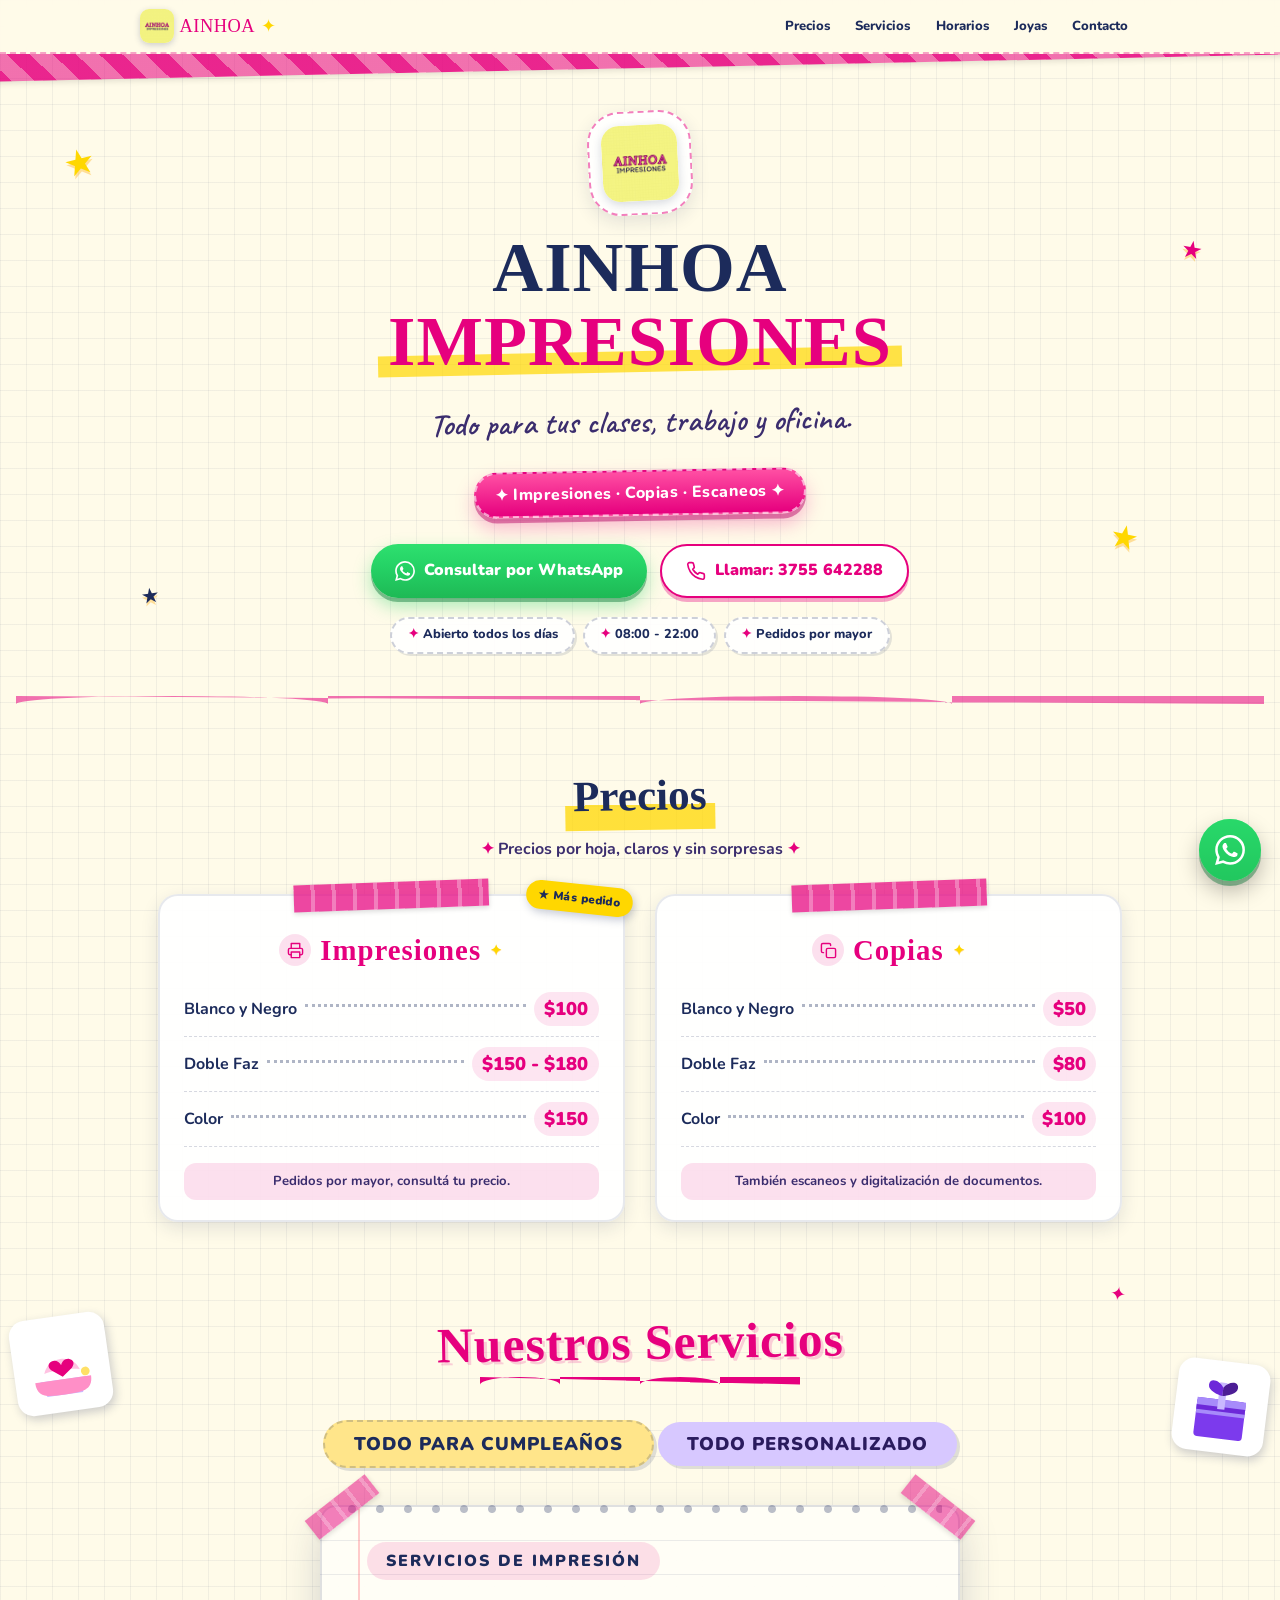
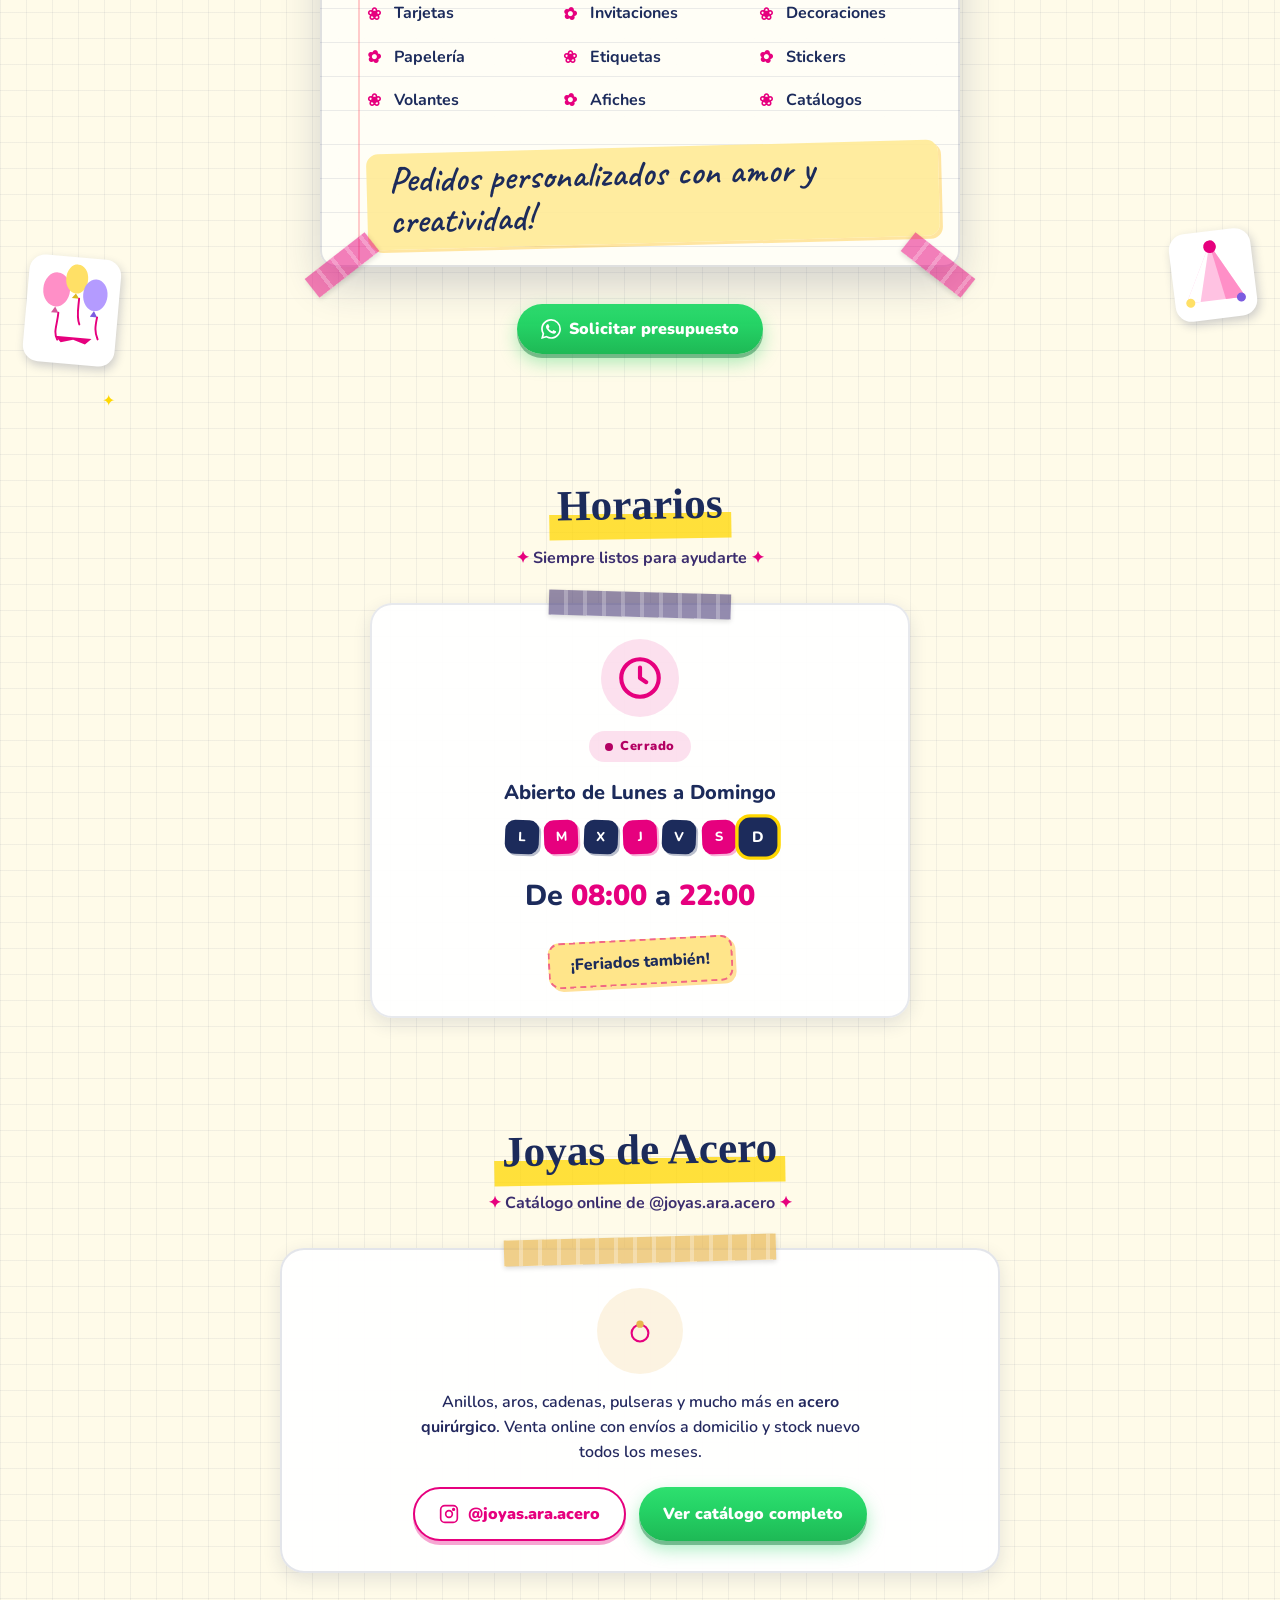
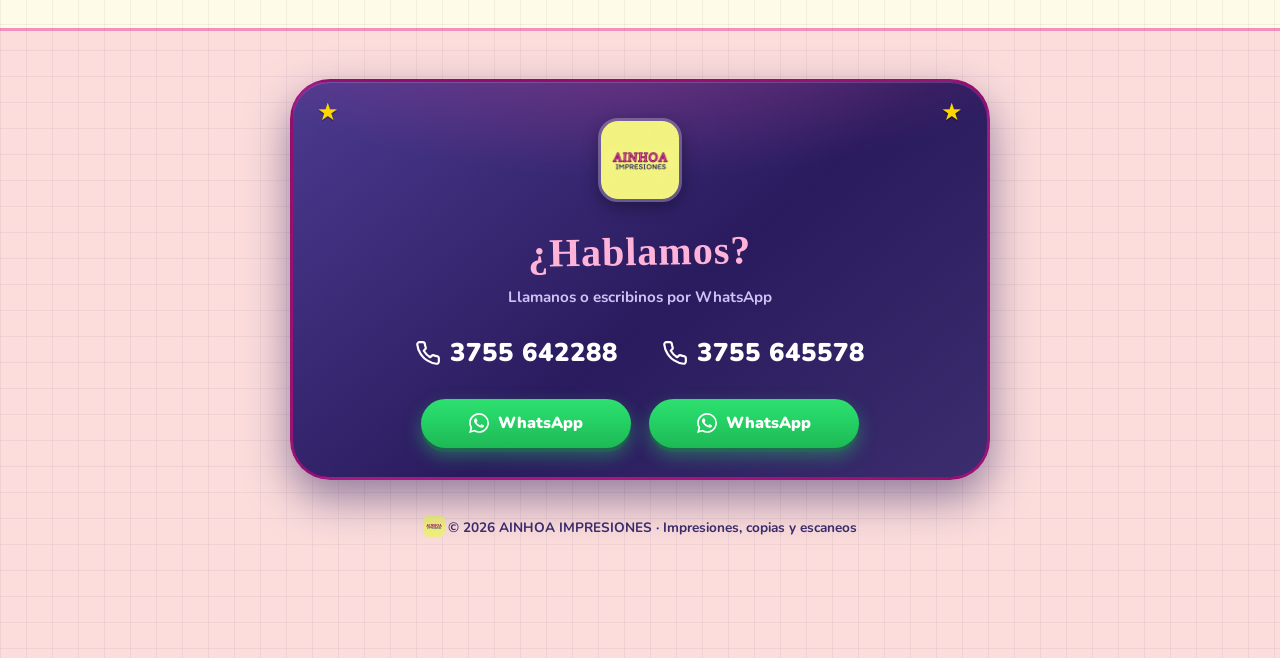
==== index.html @ 1ca74245 "Sitio web: Ainhoa Impresiones + catalogo Joyas Ara (acero quirurgico)" ====
<!DOCTYPE html>
<html lang="es">
<head>
  <meta charset="UTF-8">
  <meta name="viewport" content="width=device-width, initial-scale=1.0">
  <meta name="description" content="AINHOA IMPRESIONES - Impresiones, copias y escaneos. Todo para tus clases, trabajo y oficina. Abierto de lunes a domingo, de 08:00 a 22:00.">
  <meta name="theme-color" content="#e6007e">
  <title>AINHOA IMPRESIONES · Impresiones, Copias y Escaneos</title>
  <link rel="icon" type="image/jpeg" href="assets/img/logo.jpg">
  <meta property="og:type" content="website">
  <meta property="og:title" content="AINHOA IMPRESIONES · Impresiones, Copias y Escaneos">
  <meta property="og:description" content="Impresiones, copias y escaneos. Todo para tus clases, trabajo y oficina. Abierto de lunes a domingo.">
  <meta property="og:image" content="assets/img/logo.jpg">
  <link rel="preconnect" href="https://fonts.googleapis.com">
  <link rel="preconnect" href="https://fonts.gstatic.com" crossorigin>
  <link href="https://fonts.googleapis.com/css2?family=Permanent+Marker&family=Nunito:wght@400;600;700;800;900&family=Caveat:wght@600;700&display=swap" rel="stylesheet">
  <link rel="stylesheet" href="assets/css/base.css">
  <link rel="stylesheet" href="assets/css/main.css">
</head>
<body>

  <div class="progress" id="progress" aria-hidden="true"></div>

  <nav class="topnav" aria-label="Navegación">
    <div class="topnav-inner">
      <a class="brand" href="#inicio">
        <img class="brand-logo" src="assets/img/logo.jpg" alt="AINHOA IMPRESIONES" width="34" height="34">
        AINHOA <span class="brand-star" aria-hidden="true">✦</span>
      </a>
      <div class="nav-links">
        <a href="#precios">Precios</a>
        <a href="#servicios">Servicios</a>
        <a href="#horarios">Horarios</a>
        <a href="#joyas">Joyas</a>
        <a href="#contacto">Contacto</a>
      </div>
    </div>
  </nav>

  <header class="hero" id="inicio">
    <span class="star star-1">★</span>
    <span class="star star-2">★</span>
    <span class="star star-3">★</span>
    <span class="star star-4">★</span>

    <div class="hero-icon-wrap">
      <img class="hero-logo" src="assets/img/logo.jpg" alt="AINHOA IMPRESIONES">
    </div>

    <h1 class="marker">AINHOA<br><span class="mark">Impresiones</span></h1>

    <p class="slogan">Todo para tus clases, trabajo y oficina.</p>

    <span class="badge">✦ Impresiones · Copias · Escaneos ✦</span>

    <div class="hero-cta">
      <a class="btn-cta btn-wa-cta" href="https://wa.me/543755642288?text=%C2%A1Hola%20AINHOA%20IMPRESIONES!%20Vengo%20de%20la%20web%20y%20quiero%20consultar." target="_blank" rel="noopener">
        <svg viewBox="0 0 24 24" width="20" height="20" fill="currentColor" aria-hidden="true"><path d="M17.472 14.382c-.297-.149-1.758-.867-2.03-.967-.273-.099-.471-.148-.67.15-.197.297-.767.966-.94 1.164-.173.199-.347.223-.644.075-.297-.15-1.255-.463-2.39-1.475-.883-.788-1.48-1.761-1.653-2.059-.173-.297-.018-.458.13-.606.134-.133.298-.347.446-.52.149-.174.198-.298.298-.497.099-.198.05-.371-.025-.52-.075-.149-.669-1.612-.916-2.207-.242-.579-.487-.5-.669-.51-.173-.008-.371-.01-.57-.01-.198 0-.52.074-.792.372-.272.297-1.04 1.016-1.04 2.479 0 1.462 1.065 2.875 1.213 3.074.149.198 2.096 3.2 5.077 4.487.709.306 1.262.489 1.694.625.712.227 1.36.195 1.871.118.571-.085 1.758-.719 2.006-1.413.248-.694.248-1.289.173-1.413-.074-.124-.272-.198-.57-.347m-5.421 7.403h-.004a9.87 9.87 0 01-5.031-1.378l-.361-.214-3.741.982.998-3.648-.235-.374a9.86 9.86 0 01-1.51-5.26c.001-5.45 4.436-9.884 9.888-9.884 2.64 0 5.122 1.03 6.988 2.898a9.825 9.825 0 012.893 6.994c-.003 5.45-4.437 9.884-9.885 9.884m8.413-18.297A11.815 11.815 0 0012.05 0C5.495 0 .16 5.335.157 11.892c0 2.096.547 4.142 1.588 5.945L.057 24l6.305-1.654a11.882 11.882 0 005.683 1.448h.005c6.554 0 11.89-5.335 11.893-11.893a11.821 11.821 0 00-3.48-8.413z"/></svg>
        Consultar por WhatsApp
      </a>
      <a class="btn-cta btn-tel-cta" href="tel:+543755642288">
        <svg viewBox="0 0 24 24" width="20" height="20" fill="none" stroke="currentColor" stroke-width="2" stroke-linecap="round" stroke-linejoin="round" aria-hidden="true"><path d="M22 16.92v3a2 2 0 0 1-2.18 2 19.79 19.79 0 0 1-8.63-3.07 19.5 19.5 0 0 1-6-6 19.79 19.79 0 0 1-3.07-8.67A2 2 0 0 1 4.11 2h3a2 2 0 0 1 2 1.72c.127.96.361 1.903.7 2.81a2 2 0 0 1-.45 2.11L8.09 9.91a16 16 0 0 0 6 6l1.27-1.27a2 2 0 0 1 2.11-.45c.907.339 1.85.573 2.81.7A2 2 0 0 1 22 16.92z"/></svg>
        Llamar: 3755 642288
      </a>
    </div>

    <div class="hero-chips">
      <span class="chip">Abierto todos los días</span>
      <span class="chip">08:00 - 22:00</span>
      <span class="chip">Pedidos por mayor</span>
    </div>

    <svg class="hero-scallop" viewBox="0 0 56 14" preserveAspectRatio="none" aria-hidden="true">
      <path d="M0 0 L0 7 A7 7 0 0 1 14 7 L14 0 A7 7 0 0 1 28 0 L28 7 A7 7 0 0 1 42 7 L42 0 A7 7 0 0 1 56 0 L56 7" fill="#e6007e"/>
    </svg>
  </header>

  <main>

    <section id="precios">
      <div class="container">
        <div class="section-head reveal">
          <h2 class="section-title">Precios</h2>
          <p class="section-sub">Precios por hoja, claros y sin sorpresas</p>
        </div>

        <div class="price-grid">

          <article class="category-card reveal" style="--d: 0.1s">
            <span class="ribbon" aria-hidden="true">★ Más pedido</span>
            <h3 class="category-title">
              <span class="cat-icon" aria-hidden="true">
                <svg viewBox="0 0 24 24" fill="none" stroke="currentColor" stroke-width="2" stroke-linecap="round" stroke-linejoin="round"><polyline points="6 9 6 2 18 2 18 9"/><path d="M6 18H4a2 2 0 0 1-2-2v-5a2 2 0 0 1 2-2h16a2 2 0 0 1 2 2v5a2 2 0 0 1-2 2h-2"/><rect x="6" y="14" width="12" height="8"/></svg>
              </span>
              Impresiones
            </h3>
            <div class="price-row">
              <span class="price-name">Blanco y Negro</span>
              <span class="price-dots"></span>
              <span class="price-value">$100</span>
            </div>
            <div class="price-row">
              <span class="price-name">Doble Faz</span>
              <span class="price-dots"></span>
              <span class="price-value">$150 - $180</span>
            </div>
            <div class="price-row">
              <span class="price-name">Color</span>
              <span class="price-dots"></span>
              <span class="price-value">$150</span>
            </div>
            <p class="card-footnote">Pedidos por mayor, consultá tu precio.</p>
          </article>

          <article class="category-card reveal" style="--d: 0.25s">
            <h3 class="category-title">
              <span class="cat-icon" aria-hidden="true">
                <svg viewBox="0 0 24 24" fill="none" stroke="currentColor" stroke-width="2" stroke-linecap="round" stroke-linejoin="round"><rect x="9" y="9" width="13" height="13" rx="2"/><path d="M5 15H4a2 2 0 0 1-2-2V4a2 2 0 0 1 2-2h9a2 2 0 0 1 2 2v1"/></svg>
              </span>
              Copias
            </h3>
            <div class="price-row">
              <span class="price-name">Blanco y Negro</span>
              <span class="price-dots"></span>
              <span class="price-value">$50</span>
            </div>
            <div class="price-row">
              <span class="price-name">Doble Faz</span>
              <span class="price-dots"></span>
              <span class="price-value">$80</span>
            </div>
            <div class="price-row">
              <span class="price-name">Color</span>
              <span class="price-dots"></span>
              <span class="price-value">$100</span>
            </div>
            <p class="card-footnote">También escaneos y digitalización de documentos.</p>
          </article>

        </div>
      </div>
    </section>

    <section id="servicios">
      <div class="container">

        <span class="sparkle sparkle-s1" aria-hidden="true">✦</span>
        <span class="sparkle sparkle-s2" aria-hidden="true">✦</span>

        <div class="scallop-wrap reveal">
          <h2 class="scallop-title">Nuestros Servicios</h2>
          <svg class="scallop-band" viewBox="0 0 56 14" preserveAspectRatio="none" aria-hidden="true">
            <path d="M0 0 L0 7 A7 7 0 0 1 14 7 L14 0 A7 7 0 0 1 28 0 L28 7 A7 7 0 0 1 42 7 L42 0 A7 7 0 0 1 56 0 L56 7" fill="#e6007e"/>
          </svg>
        </div>

        <div class="promo-bars reveal" style="--d: 0.1s">
          <span class="promo-bar promo-yellow">TODO PARA CUMPLEAÑOS</span>
          <span class="promo-bar promo-purple">TODO PERSONALIZADO</span>
        </div>

        <div class="memo-pad reveal" style="--d: 0.2s">
          <span class="tape tape-tl"></span>
          <span class="tape tape-tr"></span>
          <span class="tape tape-bl"></span>
          <span class="tape tape-br"></span>
          <span class="binding" aria-hidden="true"></span>

          <p class="memo-header">Servicios de Impresión</p>

          <ul class="service-list">
            <li>Tarjetas</li>
            <li>Invitaciones</li>
            <li>Decoraciones</li>
            <li>Papelería</li>
            <li>Etiquetas</li>
            <li>Stickers</li>
            <li>Volantes</li>
            <li>Afiches</li>
            <li>Catálogos</li>
          </ul>

          <span class="quote">Pedidos personalizados con amor y creatividad!</span>
        </div>

        <p class="services-cta reveal" style="--d: 0.3s">
          <a class="btn-cta btn-wa-cta" href="https://wa.me/543755642288?text=%C2%A1Hola%20AINHOA%20IMPRESIONES!%20Quiero%20solicitar%20un%20presupuesto%20personalizado." target="_blank" rel="noopener">
            <svg viewBox="0 0 24 24" width="20" height="20" fill="currentColor" aria-hidden="true"><path d="M17.472 14.382c-.297-.149-1.758-.867-2.03-.967-.273-.099-.471-.148-.67.15-.197.297-.767.966-.94 1.164-.173.199-.347.223-.644.075-.297-.15-1.255-.463-2.39-1.475-.883-.788-1.48-1.761-1.653-2.059-.173-.297-.018-.458.13-.606.134-.133.298-.347.446-.52.149-.174.198-.298.298-.497.099-.198.05-.371-.025-.52-.075-.149-.669-1.612-.916-2.207-.242-.579-.487-.5-.669-.51-.173-.008-.371-.01-.57-.01-.198 0-.52.074-.792.372-.272.297-1.04 1.016-1.04 2.479 0 1.462 1.065 2.875 1.213 3.074.149.198 2.096 3.2 5.077 4.487.709.306 1.262.489 1.694.625.712.227 1.36.195 1.871.118.571-.085 1.758-.719 2.006-1.413.248-.694.248-1.289.173-1.413-.074-.124-.272-.198-.57-.347m-5.421 7.403h-.004a9.87 9.87 0 01-5.031-1.378l-.361-.214-3.741.982.998-3.648-.235-.374a9.86 9.86 0 01-1.51-5.26c.001-5.45 4.436-9.884 9.888-9.884 2.64 0 5.122 1.03 6.988 2.898a9.825 9.825 0 012.893 6.994c-.003 5.45-4.437 9.884-9.885 9.884m8.413-18.297A11.815 11.815 0 0012.05 0C5.495 0 .16 5.335.157 11.892c0 2.096.547 4.142 1.588 5.945L.057 24l6.305-1.654a11.882 11.882 0 005.683 1.448h.005c6.554 0 11.89-5.335 11.893-11.893a11.821 11.821 0 00-3.48-8.413z"/></svg>
            Solicitar presupuesto
          </a>
        </p>

        <span class="doodle doodle-cupcake" aria-hidden="true">
          <svg viewBox="0 0 64 64">
            <path d="M14 44h36l-4 12H18z" fill="#c9b8ff"/>
            <path d="M10 44h44c0 12-9 12-22 12S10 56 10 44z" fill="#ff8fc7"/>
            <path d="M32 28c-7 0-12 4-14 10 8-2 20-2 28 0-2-6-7-10-14-10z" fill="#ffc2e2"/>
            <path d="M32 33c-1-3-4-5-7-4-3 1-4 4-1 7l8 6 8-6c3-3 2-6-1-7-3-1-6 1-7 4z" fill="#e6007e"/>
            <circle cx="50" cy="40" r="3.4" fill="#ffe066"/>
          </svg>
        </span>

        <span class="doodle doodle-gift" aria-hidden="true">
          <svg viewBox="0 0 64 64">
            <rect x="12" y="26" width="40" height="32" rx="3" fill="#7c3aed"/>
            <rect x="12" y="26" width="40" height="13" fill="#a78bfa"/>
            <path d="M12 32h40v4H12z" fill="#6d28d9"/>
            <path d="M29 12h6v22h-6z" fill="#c9b8ff"/>
            <path d="M32 16c-4-6-12-7-12-1 0 5 8 7 12 8z" fill="#6d28d9"/>
            <path d="M32 16c4-6 12-7 12-1 0 5-8 7-12 8z" fill="#4c1d95"/>
          </svg>
        </span>

        <span class="doodle doodle-balloons" aria-hidden="true">
          <svg viewBox="0 0 64 76">
            <ellipse cx="18" cy="22" rx="11" ry="14" fill="#ff8fc7"/>
            <path d="M18 36l3 5h-6z" fill="#d6579b"/>
            <ellipse cx="34" cy="12" rx="9" ry="12" fill="#ffe066"/>
            <path d="M34 24l3 4h-6z" fill="#d9b61e"/>
            <ellipse cx="50" cy="24" rx="10" ry="13" fill="#b49bff"/>
            <path d="M50 37l3 5h-6z" fill="#7c5ce0"/>
            <path d="M21 41c0 10-3 16 1 22" stroke="#e6007e" stroke-width="1.6" fill="none" stroke-linecap="round"/>
            <path d="M37 28c0 9-1 15 2 21" stroke="#e6007e" stroke-width="1.6" fill="none" stroke-linecap="round"/>
            <path d="M53 42c-1 8-1 12 2 18" stroke="#e6007e" stroke-width="1.6" fill="none" stroke-linecap="round"/>
            <path d="M20 60h30l-5 5-10-3-10 3z" fill="#e6007e"/>
          </svg>
        </span>

        <span class="doodle doodle-hat" aria-hidden="true">
          <svg viewBox="0 0 48 52">
            <path d="M24 4l21 40H3z" fill="#ffc2e2"/>
            <path d="M24 4l21 40H31z" fill="#ff8fc7"/>
            <path d="M24 4L13 44H3z" fill="#fff"/>
            <circle cx="24" cy="6" r="4.5" fill="#e6007e"/>
            <circle cx="6" cy="44" r="3.2" fill="#ffe066"/>
            <circle cx="42" cy="44" r="3.2" fill="#7c5ce0"/>
          </svg>
        </span>

      </div>
    </section>

    <section id="horarios">
      <div class="container">
        <div class="section-head reveal">
          <h2 class="section-title">Horarios</h2>
          <p class="section-sub">Siempre listos para ayudarte</p>
        </div>

        <div class="horarios-card reveal" style="--d: 0.15s">
          <div class="clock-wrap">
            <svg class="clock" viewBox="0 0 24 24" fill="none" stroke="#e6007e" stroke-width="2" stroke-linecap="round" stroke-linejoin="round" aria-hidden="true">
              <circle cx="12" cy="12" r="9"/>
              <path d="M12 7v5l3 2"/>
            </svg>
          </div>

          <span class="status-chip" id="status-chip">Abierto ahora</span>

          <p class="open-days">Abierto de Lunes a Domingo</p>

          <div class="day-pills" aria-label="Lunes a domingo">
            <span>L</span><span>M</span><span>X</span><span>J</span><span>V</span><span>S</span><span>D</span>
          </div>

          <p class="hours">De <strong>08:00</strong> a <strong>22:00</strong></p>

          <span class="sticker">¡Feriados también!</span>
        </div>
      </div>
    </section>

    <section id="joyas">
      <div class="container">
        <div class="section-head reveal">
          <h2 class="section-title">Joyas de Acero</h2>
          <p class="section-sub">Catálogo online de @joyas.ara.acero</p>
        </div>

        <div class="joya-card reveal" style="--d: 0.15s">
          <span class="joya-ring" aria-hidden="true">
            <svg viewBox="0 0 80 80" fill="none" stroke="#e6007e" stroke-width="4" stroke-linecap="round">
              <circle cx="40" cy="44" r="16"/>
              <circle cx="40" cy="27" r="7" fill="#e8b54d" stroke="none"/>
            </svg>
          </span>
          <p class="joya-text">Anillos, aros, cadenas, pulseras y mucho más en <strong>acero quirúrgico</strong>. Venta online con envíos a domicilio y stock nuevo todos los meses.</p>
          <div class="joya-links">
            <a class="btn-cta btn-tel-cta" href="https://www.instagram.com/joyas.ara.acero" target="_blank" rel="noopener">
              <svg viewBox="0 0 24 24" width="20" height="20" fill="none" stroke="currentColor" stroke-width="2" stroke-linecap="round" stroke-linejoin="round" aria-hidden="true"><rect x="2" y="2" width="20" height="20" rx="5"/><circle cx="12" cy="12" r="4"/><circle cx="17.5" cy="6.5" r="1"/></svg>
              @joyas.ara.acero
            </a>
            <a class="btn-cta btn-wa-cta" href="catalogo.html">Ver catálogo completo</a>
          </div>
        </div>
      </div>
    </section>

  </main>

  <footer class="contacto" id="contacto">
    <div class="container">

      <div class="contact-capsule reveal">
        <span class="capsule-star capsule-star-left" aria-hidden="true">★</span>
        <span class="capsule-star capsule-star-right" aria-hidden="true">★</span>

        <img class="capsule-logo" src="assets/img/logo.jpg" alt="">
        <h2 class="capsule-title">¿Hablamos?</h2>
        <p class="capsule-sub">Llamanos o escribinos por WhatsApp</p>

        <div class="capsule-phones">
          <a class="capsule-phone" href="tel:+543755642288">
            <svg viewBox="0 0 24 24" width="26" height="26" fill="none" stroke="currentColor" stroke-width="2" stroke-linecap="round" stroke-linejoin="round" aria-hidden="true"><path d="M22 16.92v3a2 2 0 0 1-2.18 2 19.79 19.79 0 0 1-8.63-3.07 19.5 19.5 0 0 1-6-6 19.79 19.79 0 0 1-3.07-8.67A2 2 0 0 1 4.11 2h3a2 2 0 0 1 2 1.72c.127.96.361 1.903.7 2.81a2 2 0 0 1-.45 2.11L8.09 9.91a16 16 0 0 0 6 6l1.27-1.27a2 2 0 0 1 2.11-.45c.907.339 1.85.573 2.81.7A2 2 0 0 1 22 16.92z"/></svg>
            3755 642288
          </a>
          <a class="capsule-phone" href="tel:+543755645578">
            <svg viewBox="0 0 24 24" width="26" height="26" fill="none" stroke="currentColor" stroke-width="2" stroke-linecap="round" stroke-linejoin="round" aria-hidden="true"><path d="M22 16.92v3a2 2 0 0 1-2.18 2 19.79 19.79 0 0 1-8.63-3.07 19.5 19.5 0 0 1-6-6 19.79 19.79 0 0 1-3.07-8.67A2 2 0 0 1 4.11 2h3a2 2 0 0 1 2 1.72c.127.96.361 1.903.7 2.81a2 2 0 0 1-.45 2.11L8.09 9.91a16 16 0 0 0 6 6l1.27-1.27a2 2 0 0 1 2.11-.45c.907.339 1.85.573 2.81.7A2 2 0 0 1 22 16.92z"/></svg>
            3755 645578
          </a>
        </div>

        <div class="capsule-actions">
          <a class="btn-wa" href="https://wa.me/543755642288?text=%C2%A1Hola%20AINHOA%20IMPRESIONES!%20Vengo%20de%20la%20web%20y%20quiero%20consultar." target="_blank" rel="noopener">
            <svg viewBox="0 0 24 24" width="20" height="20" fill="currentColor" aria-hidden="true"><path d="M17.472 14.382c-.297-.149-1.758-.867-2.03-.967-.273-.099-.471-.148-.67.15-.197.297-.767.966-.94 1.164-.173.199-.347.223-.644.075-.297-.15-1.255-.463-2.39-1.475-.883-.788-1.48-1.761-1.653-2.059-.173-.297-.018-.458.13-.606.134-.133.298-.347.446-.52.149-.174.198-.298.298-.497.099-.198.05-.371-.025-.52-.075-.149-.669-1.612-.916-2.207-.242-.579-.487-.5-.669-.51-.173-.008-.371-.01-.57-.01-.198 0-.52.074-.792.372-.272.297-1.04 1.016-1.04 2.479 0 1.462 1.065 2.875 1.213 3.074.149.198 2.096 3.2 5.077 4.487.709.306 1.262.489 1.694.625.712.227 1.36.195 1.871.118.571-.085 1.758-.719 2.006-1.413.248-.694.248-1.289.173-1.413-.074-.124-.272-.198-.57-.347m-5.421 7.403h-.004a9.87 9.87 0 01-5.031-1.378l-.361-.214-3.741.982.998-3.648-.235-.374a9.86 9.86 0 01-1.51-5.26c.001-5.45 4.436-9.884 9.888-9.884 2.64 0 5.122 1.03 6.988 2.898a9.825 9.825 0 012.893 6.994c-.003 5.45-4.437 9.884-9.885 9.884m8.413-18.297A11.815 11.815 0 0012.05 0C5.495 0 .16 5.335.157 11.892c0 2.096.547 4.142 1.588 5.945L.057 24l6.305-1.654a11.882 11.882 0 005.683 1.448h.005c6.554 0 11.89-5.335 11.893-11.893a11.821 11.821 0 00-3.48-8.413z"/></svg>
            WhatsApp
          </a>
          <a class="btn-wa" href="https://wa.me/543755645578?text=%C2%A1Hola%20AINHOA%20IMPRESIONES!%20Vengo%20de%20la%20web%20y%20quiero%20consultar." target="_blank" rel="noopener">
            <svg viewBox="0 0 24 24" width="20" height="20" fill="currentColor" aria-hidden="true"><path d="M17.472 14.382c-.297-.149-1.758-.867-2.03-.967-.273-.099-.471-.148-.67.15-.197.297-.767.966-.94 1.164-.173.199-.347.223-.644.075-.297-.15-1.255-.463-2.39-1.475-.883-.788-1.48-1.761-1.653-2.059-.173-.297-.018-.458.13-.606.134-.133.298-.347.446-.52.149-.174.198-.298.298-.497.099-.198.05-.371-.025-.52-.075-.149-.669-1.612-.916-2.207-.242-.579-.487-.5-.669-.51-.173-.008-.371-.01-.57-.01-.198 0-.52.074-.792.372-.272.297-1.04 1.016-1.04 2.479 0 1.462 1.065 2.875 1.213 3.074.149.198 2.096 3.2 5.077 4.487.709.306 1.262.489 1.694.625.712.227 1.36.195 1.871.118.571-.085 1.758-.719 2.006-1.413.248-.694.248-1.289.173-1.413-.074-.124-.272-.198-.57-.347m-5.421 7.403h-.004a9.87 9.87 0 01-5.031-1.378l-.361-.214-3.741.982.998-3.648-.235-.374a9.86 9.86 0 01-1.51-5.26c.001-5.45 4.436-9.884 9.888-9.884 2.64 0 5.122 1.03 6.988 2.898a9.825 9.825 0 012.893 6.994c-.003 5.45-4.437 9.884-9.885 9.884m8.413-18.297A11.815 11.815 0 0012.05 0C5.495 0 .16 5.335.157 11.892c0 2.096.547 4.142 1.588 5.945L.057 24l6.305-1.654a11.882 11.882 0 005.683 1.448h.005c6.554 0 11.89-5.335 11.893-11.893a11.821 11.821 0 00-3.48-8.413z"/></svg>
            WhatsApp
          </a>
        </div>
      </div>

      <p class="copyright"><img class="copy-logo" src="assets/img/logo.jpg" alt="">© <span id="year"></span> AINHOA IMPRESIONES · Impresiones, copias y escaneos</p>
    </div>
  </footer>

  <a class="wa-float" href="https://wa.me/543755642288?text=%C2%A1Hola%20AINHOA%20IMPRESIONES!%20Vengo%20de%20la%20web%20y%20quiero%20consultar." target="_blank" rel="noopener" aria-label="Escribinos por WhatsApp">
    <span class="wa-tip" aria-hidden="true">¡Escribinos!</span>
    <svg viewBox="0 0 24 24" width="30" height="30" fill="currentColor" aria-hidden="true"><path d="M17.472 14.382c-.297-.149-1.758-.867-2.03-.967-.273-.099-.471-.148-.67.15-.197.297-.767.966-.94 1.164-.173.199-.347.223-.644.075-.297-.15-1.255-.463-2.39-1.475-.883-.788-1.48-1.761-1.653-2.059-.173-.297-.018-.458.13-.606.134-.133.298-.347.446-.52.149-.174.198-.298.298-.497.099-.198.05-.371-.025-.52-.075-.149-.669-1.612-.916-2.207-.242-.579-.487-.5-.669-.51-.173-.008-.371-.01-.57-.01-.198 0-.52.074-.792.372-.272.297-1.04 1.016-1.04 2.479 0 1.462 1.065 2.875 1.213 3.074.149.198 2.096 3.2 5.077 4.487.709.306 1.262.489 1.694.625.712.227 1.36.195 1.871.118.571-.085 1.758-.719 2.006-1.413.248-.694.248-1.289.173-1.413-.074-.124-.272-.198-.57-.347m-5.421 7.403h-.004a9.87 9.87 0 01-5.031-1.378l-.361-.214-3.741.982.998-3.648-.235-.374a9.86 9.86 0 01-1.51-5.26c.001-5.45 4.436-9.884 9.888-9.884 2.64 0 5.122 1.03 6.988 2.898a9.825 9.825 0 012.893 6.994c-.003 5.45-4.437 9.884-9.885 9.884m8.413-18.297A11.815 11.815 0 0012.05 0C5.495 0 .16 5.335.157 11.892c0 2.096.547 4.142 1.588 5.945L.057 24l6.305-1.654a11.882 11.882 0 005.683 1.448h.005c6.554 0 11.89-5.335 11.893-11.893a11.821 11.821 0 00-3.48-8.413z"/></svg>
  </a>

  <button class="to-top" id="toTop" aria-label="Volver arriba">↑</button>

  <script src="assets/js/main.js"></script>

</body>
</html>
---- assets/css/base.css ----
/* ==========================================================================
   BASE · AINHOA IMPRESIONES / JOYAS ARA
   Tokens, reset y componentes compartidos entre ambas páginas
   ========================================================================== */

:root {
  --fuchsia: #e6007e;
  --fuchsia-2: #ff4fa3;
  --fuchsia-dark: #b30063;
  --fuchsia-soft: rgba(230, 0, 126, 0.12);
  --navy: #1c2b5b;
  --navy-2: #2b3f7e;
  --purple: #3b2d6e;
  --lavender: #d7c8ff;
  --ink: #23285e;
  --paper: #fffbe9;
  --line: rgba(28, 43, 91, 0.06);
  --yellow: #ffd700;
  --yellow-soft: #ffe58a;
  --gold: #e8b54d;
  --green-wa: #25d366;
  --green-wa-dark: #1eb955;
  --shadow: 0 6px 18px rgba(28, 43, 91, 0.12);
  --shadow-lg: 0 18px 40px rgba(28, 43, 91, 0.2);
  --font-marker: 'Permanent Marker', 'Comic Sans MS', cursive;
  --font-hand: 'Caveat', 'Segoe Script', cursive;
  --font-body: 'Nunito', 'Segoe UI', Tahoma, sans-serif;
}

* { box-sizing: border-box; }

html { scroll-behavior: smooth; }

body {
  margin: 0;
  font-family: var(--font-body);
  color: var(--ink);
  background-color: var(--paper);
  background-image:
    linear-gradient(var(--line) 1px, transparent 1px),
    linear-gradient(90deg, var(--line) 1px, transparent 1px);
  background-size: 26px 26px;
  line-height: 1.55;
  overflow-x: hidden;
}

::selection { background: rgba(230, 0, 126, 0.28); }

:focus-visible {
  outline: 3px dashed var(--fuchsia);
  outline-offset: 3px;
}

.container {
  width: 100%;
  max-width: 1000px;
  margin: 0 auto;
  padding: 0 1.1rem;
}

section, footer { scroll-margin-top: 86px; }

a { color: inherit; }

img { max-width: 100%; height: auto; }

/* ---------- Botones CTA ---------- */

.btn-cta {
  display: inline-flex;
  align-items: center;
  gap: 0.55rem;
  font-weight: 900;
  text-decoration: none;
  border-radius: 999px;
  padding: 0.78rem 1.5rem;
  transition: transform 0.18s ease, box-shadow 0.18s ease, filter 0.18s ease;
}

.btn-cta svg { flex: 0 0 auto; }

.btn-wa-cta {
  background: linear-gradient(180deg, #2ee06f, var(--green-wa) 40%, var(--green-wa-dark));
  color: #fff;
  box-shadow: 0 4px 0 rgba(20, 120, 60, 0.45), 0 8px 18px rgba(37, 211, 102, 0.4);
}

.btn-wa-cta:hover {
  transform: translateY(-3px) scale(1.02);
  filter: brightness(1.05);
  box-shadow: 0 7px 0 rgba(20, 120, 60, 0.45), 0 12px 24px rgba(37, 211, 102, 0.5);
}

.btn-wa-cta:active {
  transform: translateY(1px) scale(0.99);
  box-shadow: 0 2px 0 rgba(20, 120, 60, 0.45);
}

.btn-tel-cta {
  background: #fff;
  color: var(--fuchsia);
  border: 2px solid var(--fuchsia);
  box-shadow: 0 4px 0 rgba(230, 0, 126, 0.35);
}

.btn-tel-cta:hover {
  transform: translateY(-3px) scale(1.02);
  background: var(--fuchsia-soft);
  box-shadow: 0 7px 0 rgba(230, 0, 126, 0.35);
}

.btn-tel-cta:active {
  transform: translateY(1px) scale(0.99);
  box-shadow: 0 2px 0 rgba(230, 0, 126, 0.35);
}

.btn-wa {
  display: inline-flex;
  align-items: center;
  justify-content: center;
  gap: 0.55rem;
  background: linear-gradient(180deg, #2ee06f, var(--green-wa) 40%, var(--green-wa-dark));
  color: #fff;
  font-weight: 900;
  font-size: 1rem;
  padding: 0.78rem 1.2rem;
  border-radius: 999px;
  border: none;
  cursor: pointer;
  text-decoration: none;
  box-shadow: 0 4px 0 rgba(20, 120, 60, 0.45), 0 8px 18px rgba(37, 211, 102, 0.4);
  transition: transform 0.18s ease, box-shadow 0.18s ease, filter 0.18s ease;
}

.btn-wa:hover {
  filter: brightness(1.05);
  transform: translateY(-3px) scale(1.02);
  box-shadow: 0 7px 0 rgba(20, 120, 60, 0.45), 0 12px 24px rgba(37, 211, 102, 0.5);
}

.btn-wa:active {
  transform: translateY(1px) scale(0.99);
  box-shadow: 0 2px 0 rgba(20, 120, 60, 0.45);
}

.btn-wa svg { flex: 0 0 auto; }

/* ---------- Chips ---------- */

.chip {
  display: inline-block;
  font-size: 0.8rem;
  font-weight: 800;
  color: var(--navy);
  background: rgba(255, 255, 255, 0.88);
  border: 2px dashed rgba(28, 43, 91, 0.22);
  padding: 0.42rem 0.95rem;
  border-radius: 999px;
  box-shadow: 2px 2px 0 rgba(28, 43, 91, 0.12);
  transition: transform 0.2s ease;
}

.chip:hover { transform: translateY(-2px) rotate(-1deg); }

.chip::before { content: "✦ "; color: var(--fuchsia); }

/* ---------- Barra de progreso ---------- */

.progress {
  position: fixed;
  top: 0;
  left: 0;
  height: 4px;
  width: 0;
  background: linear-gradient(90deg, var(--fuchsia), var(--yellow));
  z-index: 80;
  transition: width 0.08s linear;
}

/* ---------- Botón volver arriba ---------- */

.to-top {
  position: fixed;
  left: 1.2rem;
  bottom: 1.2rem;
  z-index: 60;
  width: 48px;
  height: 48px;
  border-radius: 50%;
  border: none;
  background: var(--navy);
  color: #fff;
  font-size: 1.25rem;
  font-weight: 900;
  cursor: pointer;
  box-shadow: 0 4px 0 rgba(28, 43, 91, 0.4), 0 8px 16px rgba(28, 43, 91, 0.3);
  opacity: 0;
  transform: translateY(14px) scale(0.9);
  pointer-events: none;
  transition: opacity 0.25s ease, transform 0.25s ease, background 0.2s ease, box-shadow 0.2s ease;
}

.to-top.show {
  opacity: 1;
  transform: none;
  pointer-events: auto;
}

.to-top:hover {
  background: var(--fuchsia);
  transform: translateY(-3px);
  box-shadow: 0 6px 0 rgba(179, 0, 99, 0.4), 0 10px 20px rgba(230, 0, 126, 0.4);
}

/* ---------- Botón flotante WhatsApp ---------- */

.wa-float {
  position: fixed;
  right: 1.2rem;
  bottom: 1.2rem;
  z-index: 60;
  width: 62px;
  height: 62px;
  background: linear-gradient(180deg, #2ee06f, var(--green-wa-dark));
  border-radius: 50%;
  display: flex;
  align-items: center;
  justify-content: center;
  color: #fff;
  box-shadow: 0 5px 0 rgba(20, 120, 60, 0.45), 0 10px 22px rgba(0, 0, 0, 0.28);
  transition: transform 0.2s ease, box-shadow 0.2s ease;
}

.wa-float::before {
  content: "";
  position: absolute;
  inset: 0;
  border-radius: 50%;
  background: rgba(37, 211, 102, 0.55);
  z-index: -1;
  animation: pulse 2.2s infinite;
}

.wa-float:hover {
  transform: scale(1.12) rotate(8deg);
  box-shadow: 0 8px 0 rgba(20, 120, 60, 0.45), 0 14px 28px rgba(37, 211, 102, 0.5);
}

.wa-tip {
  position: absolute;
  right: calc(100% + 14px);
  top: 50%;
  transform: translateY(-50%) scale(0.9);
  transform-origin: right center;
  opacity: 0;
  pointer-events: none;
  background: var(--navy);
  color: #fff;
  font-size: 0.78rem;
  font-weight: 800;
  padding: 0.4rem 0.85rem;
  border-radius: 10px;
  white-space: nowrap;
  transition: opacity 0.2s ease, transform 0.2s ease;
}

.wa-float:hover .wa-tip {
  opacity: 1;
  transform: translateY(-50%) scale(1);
}

@media (hover: none) {
  .wa-tip { display: none; }
}

@keyframes pulse {
  0% { transform: scale(1); opacity: 0.6; }
  70% { transform: scale(1.6); opacity: 0; }
  100% { transform: scale(1.6); opacity: 0; }
}

@keyframes bob {
  0%, 100% { transform: translateY(0) rotate(-3deg); }
  50% { transform: translateY(-8px) rotate(3deg); }
}

@keyframes spinStar {
  to { transform: rotate(360deg); }
}

@keyframes blink {
  50% { opacity: 0.3; transform: scale(0.8); }
}

/* ---------- Reveal en scroll ---------- */

.js .reveal {
  opacity: 0;
  transform: translateY(28px);
  transition: opacity 0.65s ease, transform 0.65s ease;
}

.js .reveal.visible {
  opacity: 1;
  transform: none;
}

.js .reveal[style*="--d"] {
  transition-delay: var(--d);
}

/* ---------- Accesibilidad: reducir movimiento ---------- */

@media (prefers-reduced-motion: reduce) {
  html { scroll-behavior: auto; }
  * { animation: none !important; }
  .js .reveal { opacity: 1; transform: none; transition: none; }
}
---- assets/css/main.css ----
/* ==========================================================================
   MAIN · AINHOA IMPRESIONES
   ========================================================================== */

/* ---------- Navbar ---------- */

.topnav {
  position: sticky;
  top: 0;
  z-index: 50;
  background: rgba(255, 251, 233, 0.9);
  -webkit-backdrop-filter: blur(10px);
  backdrop-filter: blur(10px);
  border-bottom: 2px dashed rgba(230, 0, 126, 0.35);
  padding: 0.55rem 1rem;
}

.topnav-inner {
  max-width: 1000px;
  margin: 0 auto;
  display: flex;
  align-items: center;
  justify-content: space-between;
  gap: 1rem;
}

.brand {
  font-family: var(--font-marker);
  font-size: 1.15rem;
  color: var(--fuchsia);
  text-decoration: none;
  letter-spacing: 0.5px;
  display: inline-flex;
  align-items: center;
  gap: 0.35rem;
  white-space: nowrap;
}

.brand .brand-star {
  display: inline-block;
  color: var(--yellow);
  animation: spinStar 9s linear infinite;
}

.brand-logo {
  width: 34px;
  height: 34px;
  object-fit: contain;
  border-radius: 9px;
  box-shadow: 0 2px 6px rgba(28, 43, 91, 0.22);
}

.nav-links {
  display: flex;
  gap: 0.15rem;
  flex-wrap: wrap;
  justify-content: flex-end;
}

.nav-links a {
  font-weight: 800;
  font-size: 0.82rem;
  color: var(--navy);
  text-decoration: none;
  padding: 0.4rem 0.72rem;
  border-radius: 999px;
  transition: background 0.2s ease, color 0.2s ease, transform 0.2s ease;
  white-space: nowrap;
}

.nav-links a:hover {
  background: var(--fuchsia-soft);
  color: var(--fuchsia);
  transform: translateY(-1px);
}

/* ---------- Hero ---------- */

.hero {
  position: relative;
  text-align: center;
  padding: 3.6rem 1rem 3.4rem;
  overflow: hidden;
}

.hero::before {
  content: "";
  position: absolute;
  top: -18px;
  left: -8%;
  width: 116%;
  height: 32px;
  background: repeating-linear-gradient(45deg,
    rgba(230, 0, 126, 0.85) 0 16px,
    rgba(230, 0, 126, 0.55) 16px 32px);
  transform: rotate(-1.2deg);
  box-shadow: 0 2px 6px rgba(0, 0, 0, 0.12);
}

.hero-scallop {
  display: block;
  width: 100%;
  height: 16px;
  margin: 2.6rem 0 -3.4rem;
  opacity: 0.55;
}

.hero-icon-wrap {
  width: clamp(78px, 17vw, 104px);
  height: clamp(78px, 17vw, 104px);
  margin: 0 auto 1rem;
  background: rgba(255, 255, 255, 0.9);
  border: 2px dashed rgba(230, 0, 126, 0.5);
  border-radius: 32px;
  display: grid;
  place-items: center;
  box-shadow: var(--shadow);
  transform: rotate(-3deg);
  animation: bob 3.2s ease-in-out infinite;
}

.hero-logo {
  width: clamp(56px, 13vw, 76px);
  height: auto;
  border-radius: 18px;
  box-shadow: 0 3px 10px rgba(28, 43, 91, 0.18);
}

.hero h1 {
  margin: 0;
  font-family: var(--font-marker);
  font-size: clamp(2.6rem, 10vw, 4.4rem);
  line-height: 1.05;
  color: var(--navy);
  text-transform: uppercase;
  letter-spacing: 1px;
}

.hero h1 .mark {
  position: relative;
  color: var(--fuchsia);
  display: inline-block;
}

.hero h1 .mark::after {
  content: "";
  position: absolute;
  left: -2%;
  right: -2%;
  bottom: 10%;
  height: 28%;
  background: rgba(255, 215, 0, 0.7);
  transform: rotate(-1.2deg);
  z-index: -1;
}

.slogan {
  margin: 1.1rem 0 1.5rem;
  font-family: var(--font-hand);
  font-size: clamp(1.5rem, 6vw, 2rem);
  font-weight: 600;
  color: var(--purple);
  transform: rotate(-1deg);
}

.badge {
  display: inline-block;
  background: linear-gradient(180deg, var(--fuchsia-2), var(--fuchsia));
  color: #fff;
  font-weight: 800;
  font-size: clamp(0.85rem, 3.5vw, 1rem);
  letter-spacing: 0.5px;
  padding: 0.55rem 1.2rem;
  border-radius: 999px;
  box-shadow: 0 5px 0 rgba(179, 0, 99, 0.45), 0 10px 20px rgba(230, 0, 126, 0.28);
  border: 2px dashed rgba(255, 255, 255, 0.6);
  transform: rotate(-1deg);
}

.hero-cta {
  display: flex;
  flex-wrap: wrap;
  gap: 0.8rem;
  justify-content: center;
  margin-top: 1.7rem;
}

.hero-chips {
  display: flex;
  flex-wrap: wrap;
  gap: 0.5rem;
  justify-content: center;
  margin-top: 1.2rem;
}

.hero .star {
  position: absolute;
  line-height: 1;
  color: var(--yellow);
  text-shadow: 0 3px 0 rgba(255, 170, 0, 0.35);
  animation: bob 3s ease-in-out infinite;
}
.hero .star-1 { top: 14%; left: 5%; font-size: 2.2rem; transform: rotate(-14deg); }
.hero .star-2 { top: 28%; right: 6%; font-size: 1.5rem; color: var(--fuchsia); transform: rotate(10deg); animation-delay: 0.5s; }
.hero .star-3 { bottom: 16%; left: 11%; font-size: 1.3rem; color: var(--navy); transform: rotate(-8deg); animation-delay: 1s; }
.hero .star-4 { bottom: 24%; right: 11%; font-size: 2rem; transform: rotate(12deg); animation-delay: 1.5s; }

@media (max-width: 520px) {
  .hero .star-2, .hero .star-3 { display: none; }
}

/* ---------- Encabezados de sección ---------- */

.section-head { text-align: center; margin-bottom: 2rem; }

.section-title {
  display: inline-block;
  margin: 0;
  font-family: var(--font-marker);
  font-size: clamp(2rem, 7vw, 2.7rem);
  color: var(--navy);
  padding: 0 0.5rem;
  background: linear-gradient(to top, rgba(255, 215, 0, 0.75) 0 38%, transparent 38%);
  transform: rotate(-1deg);
}

.section-sub {
  margin: 0.45rem 0 0;
  color: var(--purple);
  font-weight: 700;
}

.section-sub::before,
.section-sub::after {
  content: " ✦ ";
  color: var(--fuchsia);
}

/* ---------- Precios ---------- */

#precios { padding: 3.2rem 0 3rem; }

.price-grid {
  display: grid;
  grid-template-columns: 1fr;
  gap: 1.9rem;
  align-items: stretch;
}

@media (min-width: 760px) {
  .price-grid { grid-template-columns: 1fr 1fr; }
}

.category-card {
  position: relative;
  background: rgba(255, 255, 255, 0.93);
  border: 2px solid rgba(28, 43, 91, 0.1);
  border-radius: 20px;
  padding: 2rem 1.5rem 1.3rem;
  box-shadow: var(--shadow);
  transition: transform 0.28s ease, box-shadow 0.28s ease, border-color 0.28s ease;
}

.category-card::before {
  content: "";
  position: absolute;
  top: -14px;
  left: 50%;
  transform: translateX(-50%) rotate(-2deg);
  width: 42%;
  height: 27px;
  background: rgba(230, 0, 126, 0.72);
  background-image: repeating-linear-gradient(90deg, transparent 0 17px, rgba(255, 255, 255, 0.3) 17px 21px);
  box-shadow: 0 2px 5px rgba(0, 0, 0, 0.14);
}

.category-card:hover {
  transform: translateY(-9px) rotate(-0.4deg);
  border-color: rgba(230, 0, 126, 0.35);
  box-shadow: var(--shadow-lg);
}

.category-title {
  margin: 0 0 0.6rem;
  font-family: var(--font-marker);
  font-size: clamp(1.5rem, 5vw, 1.8rem);
  color: var(--fuchsia);
  letter-spacing: 1px;
  display: flex;
  align-items: center;
  justify-content: center;
  gap: 0.55rem;
}

.category-title::after {
  content: "✦";
  font-size: 0.9rem;
  color: var(--yellow);
  text-shadow: 0 1px 0 rgba(255, 170, 0, 0.4);
}

.cat-icon {
  width: 32px;
  height: 32px;
  flex: 0 0 auto;
  display: grid;
  place-items: center;
  background: var(--fuchsia-soft);
  border-radius: 50%;
  color: var(--fuchsia);
}

.cat-icon svg { width: 17px; height: 17px; }

.ribbon {
  position: absolute;
  top: -12px;
  right: -10px;
  z-index: 4;
  background: var(--yellow);
  color: var(--navy);
  font-size: 0.72rem;
  font-weight: 900;
  letter-spacing: 0.5px;
  padding: 0.35rem 0.75rem;
  border-radius: 999px;
  transform: rotate(6deg);
  box-shadow: 2px 3px 8px rgba(28, 43, 91, 0.25);
}

.price-row {
  display: flex;
  align-items: center;
  gap: 0.5rem;
  padding: 0.62rem 0;
  border-bottom: 1px dashed rgba(28, 43, 91, 0.18);
  transition: padding 0.2s ease, transform 0.2s ease;
}

.price-row:last-child { border-bottom: none; }

.price-row:hover {
  padding-left: 0.4rem;
  transform: translateX(3px);
}
.price-row:hover .price-name { color: var(--fuchsia); }

.price-name {
  font-weight: 700;
  color: var(--navy);
  white-space: nowrap;
}

.price-dots {
  flex: 1;
  border-bottom: 3px dotted rgba(28, 43, 91, 0.35);
  margin-bottom: 6px;
}

.price-value {
  font-weight: 900;
  color: var(--fuchsia);
  font-size: 1.15rem;
  white-space: nowrap;
  background: rgba(230, 0, 126, 0.1);
  border-radius: 999px;
  padding: 0.18rem 0.65rem;
}

.card-footnote {
  margin: 1rem 0 0;
  text-align: center;
  font-size: 0.82rem;
  font-weight: 700;
  color: var(--purple);
  background: var(--fuchsia-soft);
  border-radius: 12px;
  padding: 0.5rem 0.6rem;
}

/* ---------- Servicios ---------- */

#servicios {
  position: relative;
  padding: 3rem 0 3.4rem;
}

.scallop-wrap { text-align: center; margin-bottom: 1.2rem; }

.scallop-title {
  display: inline-block;
  margin: 0;
  font-family: var(--font-marker);
  font-size: clamp(2.1rem, 8vw, 3.1rem);
  color: var(--fuchsia);
  letter-spacing: 1px;
  line-height: 1;
  transform: rotate(-1deg);
  text-shadow: 3px 3px 0 rgba(230, 0, 126, 0.18);
}

.scallop-band {
  display: block;
  width: min(320px, 78vw);
  height: 15px;
  margin: 0.6rem auto 0;
}

.promo-bars { text-align: center; margin-bottom: 1.8rem; }

.promo-bar {
  display: inline-block;
  margin: 0.5rem auto;
  padding: 0.5rem 1.8rem;
  border-radius: 999px;
  font-weight: 900;
  font-size: clamp(0.95rem, 3.6vw, 1.15rem);
  letter-spacing: 1px;
  color: var(--navy);
  box-shadow: 3px 3px 0 rgba(28, 43, 91, 0.14);
  transition: transform 0.2s ease, box-shadow 0.2s ease;
}

.promo-bar:hover {
  transform: scale(1.04);
  box-shadow: 4px 5px 0 rgba(28, 43, 91, 0.18);
}

.promo-yellow {
  background: var(--yellow-soft);
  border: 2px dashed rgba(28, 43, 91, 0.2);
}

.promo-purple {
  background: var(--lavender);
  color: #2a1b5e;
}

.memo-pad {
  position: relative;
  max-width: 640px;
  margin: 0 auto;
  background:
    repeating-linear-gradient(to bottom, transparent 0 33px, rgba(28, 43, 91, 0.09) 33px 34px),
    rgba(255, 254, 247, 0.95);
  border: 2px solid rgba(28, 43, 91, 0.14);
  border-radius: 16px;
  box-shadow: var(--shadow-lg);
  padding: 2.2rem 1.2rem 1.4rem 2.8rem;
  transition: transform 0.28s ease, box-shadow 0.28s ease;
}

.memo-pad:hover {
  transform: rotate(-0.4deg);
  box-shadow: 0 20px 40px rgba(230, 0, 126, 0.2);
}

.memo-pad::before {
  content: "";
  position: absolute;
  top: 0;
  bottom: 0;
  left: 36px;
  width: 2px;
  background: rgba(255, 71, 87, 0.28);
  pointer-events: none;
}

.binding {
  position: absolute;
  top: -7px;
  left: 16px;
  right: 16px;
  height: 18px;
  background-image: radial-gradient(circle at 14px 9px, rgba(28, 43, 91, 0.3) 3.5px, transparent 4.5px);
  background-size: 28px 18px;
  background-repeat: repeat-x;
  pointer-events: none;
}

.memo-header {
  display: inline-block;
  margin: 0 0 0.9rem;
  padding: 0.4rem 1.2rem;
  background: var(--fuchsia-soft);
  border-radius: 999px;
  font-weight: 900;
  letter-spacing: 2px;
  text-transform: uppercase;
  font-size: clamp(0.85rem, 3vw, 1rem);
  color: var(--navy);
}

.service-list {
  list-style: none;
  margin: 0;
  padding: 0;
  display: grid;
  grid-template-columns: 1fr 1fr;
  gap: 0.25rem 1rem;
}

.service-list li {
  position: relative;
  padding: 0.45rem 0 0.45rem 1.7rem;
  font-weight: 700;
  color: var(--navy);
  transition: transform 0.2s ease, color 0.2s ease;
}

.service-list li:hover {
  color: var(--fuchsia);
  transform: translateX(3px);
}

.service-list li::before {
  content: "❀";
  position: absolute;
  left: 0;
  top: 0.48rem;
  color: var(--fuchsia);
  font-size: 1.05rem;
}

.service-list li:nth-child(even)::before {
  content: "✿";
  transform: rotate(12deg);
}

@media (min-width: 560px) {
  .service-list { grid-template-columns: repeat(3, 1fr); }
}

.quote {
  display: block;
  width: fit-content;
  margin: 1.7rem auto 0;
  font-family: var(--font-hand);
  font-size: clamp(1.7rem, 6.5vw, 2.3rem);
  line-height: 1.1;
  font-weight: 600;
  color: var(--navy);
  background: rgba(255, 234, 150, 0.9);
  padding: 0.4rem 1.4rem 0.55rem;
  border-radius: 12px;
  box-shadow: 3px 3px 0 rgba(255, 180, 0, 0.35);
  transform: rotate(-1.5deg);
}

.doodle {
  position: absolute;
  z-index: 3;
  background: #fff;
  border-radius: 16px;
  padding: 7px;
  box-shadow: 2px 4px 10px rgba(28, 43, 91, 0.22);
  animation: bob 3.4s ease-in-out infinite;
  pointer-events: none;
}

.doodle svg { display: block; width: 100%; height: auto; }

.doodle-cupcake { top: 6%; left: 1%; width: clamp(64px, 14vw, 96px); transform: rotate(-8deg); }
.doodle-gift { top: 12%; right: 1%; width: clamp(60px, 13vw, 92px); transform: rotate(7deg); animation-delay: 0.4s; }
.doodle-balloons { bottom: 8%; left: 2%; width: clamp(62px, 13vw, 92px); transform: rotate(5deg); animation-delay: 0.8s; }
.doodle-hat { bottom: 14%; right: 2%; width: clamp(54px, 12vw, 82px); transform: rotate(-7deg); animation-delay: 1.2s; }

@media (max-width: 560px) {
  .doodle-cupcake { left: 2px; }
  .doodle-gift { right: 2px; }
  .doodle-balloons { left: 2px; }
  .doodle-hat { right: 2px; }
}

.memo-pad .tape {
  position: absolute;
  width: 76px;
  height: 24px;
  background: rgba(230, 0, 126, 0.5);
  background-image: repeating-linear-gradient(90deg, transparent 0 14px, rgba(255, 255, 255, 0.25) 14px 18px);
  box-shadow: 0 2px 5px rgba(0, 0, 0, 0.12);
  z-index: 2;
  pointer-events: none;
}

.tape-tl { top: -12px; left: -18px; transform: rotate(-38deg); }
.tape-tr { top: -12px; right: -18px; transform: rotate(38deg); }
.tape-bl { bottom: -12px; left: -18px; transform: rotate(-38deg); }
.tape-br { bottom: -12px; right: -18px; transform: rotate(38deg); }

.sparkle {
  position: absolute;
  color: var(--fuchsia);
  line-height: 1;
  animation: bob 3s ease-in-out infinite;
}
.sparkle-s1 { top: 2%; right: 12%; font-size: 1.2rem; transform: rotate(10deg); }
.sparkle-s2 { bottom: 2%; left: 8%; font-size: 1rem; color: var(--yellow); animation-delay: 0.6s; }

.services-cta { text-align: center; margin-top: 2.3rem; }

/* ---------- Horarios ---------- */

#horarios { padding: 3rem 0 3.2rem; }

.horarios-card {
  position: relative;
  max-width: 540px;
  margin: 0 auto;
  background: rgba(255, 255, 255, 0.93);
  border: 2px solid rgba(28, 43, 91, 0.1);
  border-radius: 22px;
  padding: 2.1rem 1.4rem 1.9rem;
  text-align: center;
  box-shadow: var(--shadow);
}

.horarios-card::before {
  content: "";
  position: absolute;
  top: -13px;
  left: 50%;
  transform: translateX(-50%) rotate(1.6deg);
  width: 34%;
  height: 25px;
  background: rgba(59, 45, 110, 0.55);
  background-image: repeating-linear-gradient(90deg, transparent 0 15px, rgba(255, 255, 255, 0.25) 15px 19px);
  box-shadow: 0 2px 5px rgba(0, 0, 0, 0.14);
}

.clock-wrap {
  width: clamp(66px, 14vw, 78px);
  height: clamp(66px, 14vw, 78px);
  margin: 0 auto 0.9rem;
  background: var(--fuchsia-soft);
  border-radius: 50%;
  display: grid;
  place-items: center;
  animation: bob 3.2s ease-in-out infinite;
}

.clock {
  width: clamp(42px, 9vw, 50px);
  height: auto;
}

.status-chip {
  display: inline-flex;
  align-items: center;
  gap: 0.45rem;
  font-weight: 900;
  font-size: 0.8rem;
  letter-spacing: 0.5px;
  border-radius: 999px;
  padding: 0.35rem 1rem;
  margin: 0 0 0.9rem;
  background: rgba(37, 211, 102, 0.14);
  color: #0e8a43;
}

.status-chip::before {
  content: "";
  width: 8px;
  height: 8px;
  border-radius: 50%;
  background: currentColor;
  animation: blink 1.6s ease-in-out infinite;
}

.status-chip.is-closed {
  background: rgba(230, 0, 126, 0.12);
  color: var(--fuchsia-dark);
}

.open-days {
  margin: 0 0 0.8rem;
  font-weight: 800;
  font-size: clamp(1.05rem, 4vw, 1.25rem);
  color: var(--navy);
}

.day-pills {
  display: flex;
  justify-content: center;
  gap: 0.34rem;
  flex-wrap: wrap;
  margin-bottom: 1.2rem;
}

.day-pills span {
  width: 34px;
  height: 34px;
  display: grid;
  place-items: center;
  background: var(--fuchsia);
  color: #fff;
  font-weight: 800;
  font-size: 0.82rem;
  border-radius: 10px;
  box-shadow: 2px 2px 0 rgba(230, 0, 126, 0.3);
  transform: rotate(-2deg);
  transition: transform 0.2s ease, box-shadow 0.2s ease;
}

.day-pills span:nth-child(odd) {
  background: var(--navy);
  transform: rotate(2deg);
  box-shadow: 2px 2px 0 rgba(28, 43, 91, 0.3);
}

.day-pills span.today {
  transform: rotate(0deg) scale(1.14);
  box-shadow: 0 0 0 3px var(--yellow), 2px 2px 0 rgba(28, 43, 91, 0.25);
  z-index: 2;
  position: relative;
}

.hours {
  margin: 0 0 1.3rem;
  font-size: clamp(1.4rem, 5vw, 1.8rem);
  font-weight: 800;
  color: var(--navy);
}

.hours strong {
  color: var(--fuchsia);
  font-weight: 900;
}

.sticker {
  display: inline-block;
  background: var(--yellow-soft);
  color: var(--navy);
  font-weight: 800;
  font-size: 1rem;
  padding: 0.55rem 1.3rem;
  border-radius: 12px;
  border: 2px dashed rgba(230, 0, 126, 0.55);
  box-shadow: 3px 3px 0 rgba(255, 180, 0, 0.4);
  transform: rotate(-3deg);
}

/* ---------- Sección Joyas (enlace al catálogo) ---------- */

#joyas { padding: 3rem 0 3.4rem; }

.joya-card {
  position: relative;
  max-width: 720px;
  margin: 0 auto;
  background: rgba(255, 255, 255, 0.94);
  border: 2px solid rgba(28, 43, 91, 0.12);
  border-radius: 24px;
  padding: 2.4rem 1.6rem 1.9rem;
  text-align: center;
  box-shadow: var(--shadow);
  transition: transform 0.28s ease, box-shadow 0.28s ease;
}

.joya-card:hover {
  transform: translateY(-6px);
  box-shadow: var(--shadow-lg);
}

.joya-card::before {
  content: "";
  position: absolute;
  top: -13px;
  left: 50%;
  transform: translateX(-50%) rotate(-1.5deg);
  width: 38%;
  height: 26px;
  background: rgba(232, 181, 77, 0.65);
  background-image: repeating-linear-gradient(90deg, transparent 0 15px, rgba(255, 255, 255, 0.3) 15px 19px);
  box-shadow: 0 2px 5px rgba(0, 0, 0, 0.14);
}

.joya-ring {
  width: 86px;
  height: 86px;
  margin: 0 auto 1rem;
  border-radius: 50%;
  background: rgba(232, 181, 77, 0.16);
  display: grid;
  place-items: center;
  animation: bob 3.2s ease-in-out infinite;
}

.joya-ring svg { width: 42px; height: 42px; }

.joya-text {
  max-width: 46ch;
  margin: 0 auto 1.4rem;
  font-weight: 600;
  color: var(--ink);
}

.joya-links {
  display: flex;
  flex-wrap: wrap;
  gap: 0.8rem;
  justify-content: center;
}

/* ---------- Contacto ---------- */

.contacto {
  background: var(--fuchsia-soft);
  border-top: 3px solid rgba(230, 0, 126, 0.35);
  padding: 3rem 0 7.5rem;
}

.contact-capsule {
  position: relative;
  max-width: 700px;
  margin: 0 auto;
  background:
    radial-gradient(120% 80% at 50% -20%, rgba(255, 79, 163, 0.35), transparent 55%),
    linear-gradient(140deg, #4c3a8f, #2a1b5e 55%, #3b2d6e);
  border: 3px solid rgba(230, 0, 126, 0.55);
  border-radius: 40px;
  padding: 2.3rem 1.4rem 1.8rem;
  text-align: center;
  color: #fff;
  box-shadow: 0 18px 44px rgba(42, 27, 94, 0.5), inset 0 1px 0 rgba(255, 255, 255, 0.15);
  overflow: hidden;
}

.capsule-title {
  margin: 0 0 0.15rem;
  font-family: var(--font-marker);
  font-size: clamp(1.8rem, 7vw, 2.5rem);
  color: #ffb3d9;
  letter-spacing: 1px;
  transform: rotate(-1deg);
}

.capsule-sub {
  margin: 0 0 1.2rem;
  font-weight: 700;
  color: #cdc3f5;
  font-size: 0.95rem;
}

.capsule-logo {
  width: clamp(64px, 14vw, 84px);
  height: auto;
  border-radius: 20px;
  border: 3px solid rgba(255, 255, 255, 0.25);
  box-shadow: 0 6px 16px rgba(0, 0, 0, 0.3);
  margin-bottom: 0.7rem;
}

.capsule-star {
  position: absolute;
  color: var(--yellow);
  font-size: 1.5rem;
  line-height: 1;
  text-shadow: 0 2px 0 rgba(0, 0, 0, 0.25);
  animation: spinStar 7s linear infinite;
}

.capsule-star-left { top: 18px; left: 24px; }
.capsule-star-right { top: 18px; right: 24px; animation-direction: reverse; }

.capsule-phones {
  display: flex;
  flex-direction: column;
  gap: 0.6rem;
  align-items: center;
  margin-bottom: 1.3rem;
}

@media (min-width: 560px) {
  .capsule-phones { flex-direction: row; justify-content: center; gap: 1.6rem; }
}

.capsule-phone {
  display: inline-flex;
  align-items: center;
  gap: 0.55rem;
  color: #fff;
  text-decoration: none;
  font-weight: 900;
  font-size: clamp(1.25rem, 5vw, 1.6rem);
  letter-spacing: 1px;
  padding: 0.3rem 0.6rem;
  border-radius: 14px;
  transition: transform 0.2s ease, color 0.2s ease, background 0.2s ease;
}

.capsule-phone svg { flex: 0 0 auto; }

.capsule-phone:hover {
  transform: scale(1.07);
  color: #ffb3d9;
  background: rgba(255, 255, 255, 0.08);
}

.capsule-actions {
  display: flex;
  flex-direction: column;
  gap: 0.8rem;
  align-items: center;
}

@media (min-width: 560px) {
  .capsule-actions { flex-direction: row; justify-content: center; gap: 1.1rem; }
}

.capsule-actions .btn-wa { width: auto; min-width: 210px; }

.copyright {
  text-align: center;
  margin: 2.2rem 0 0;
  font-size: 0.85rem;
  font-weight: 700;
  color: var(--purple);
}

.copy-logo {
  width: 22px;
  height: 22px;
  object-fit: contain;
  border-radius: 6px;
  vertical-align: -5px;
  margin-right: 0.2rem;
}
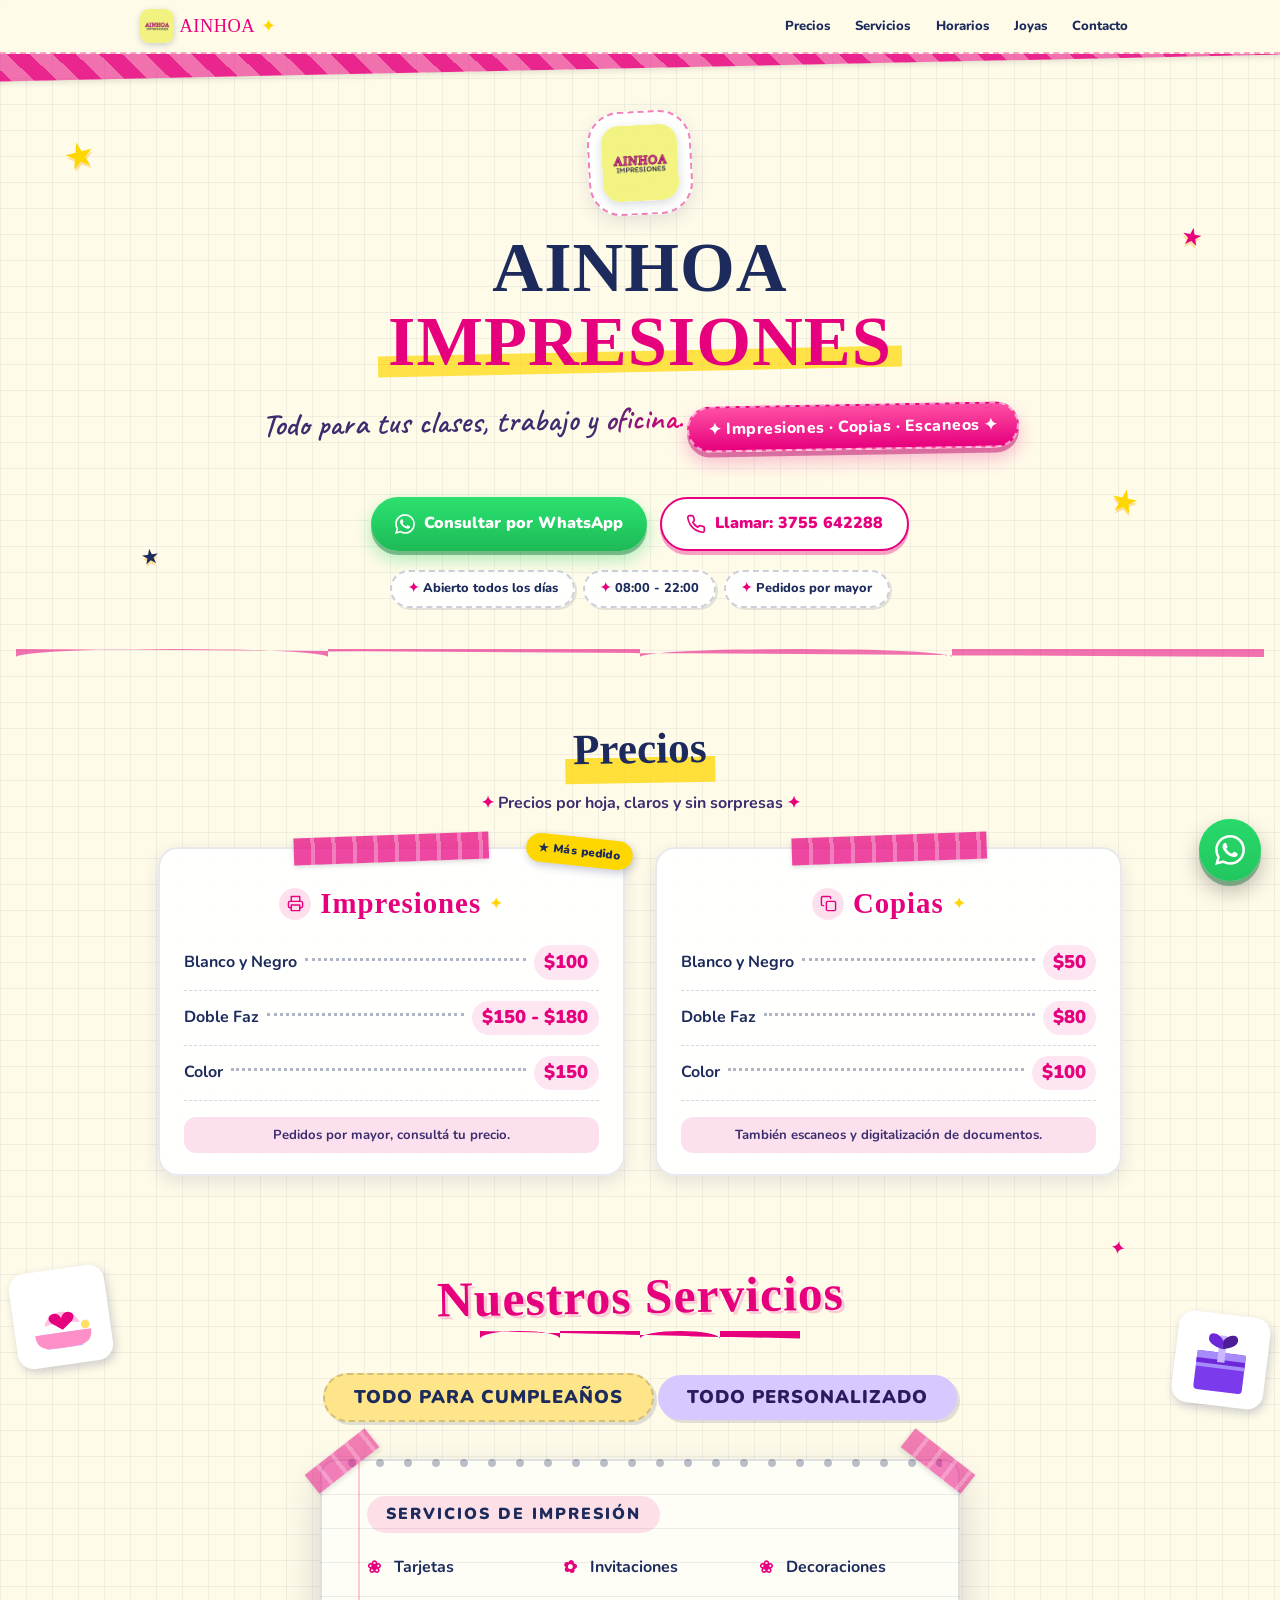
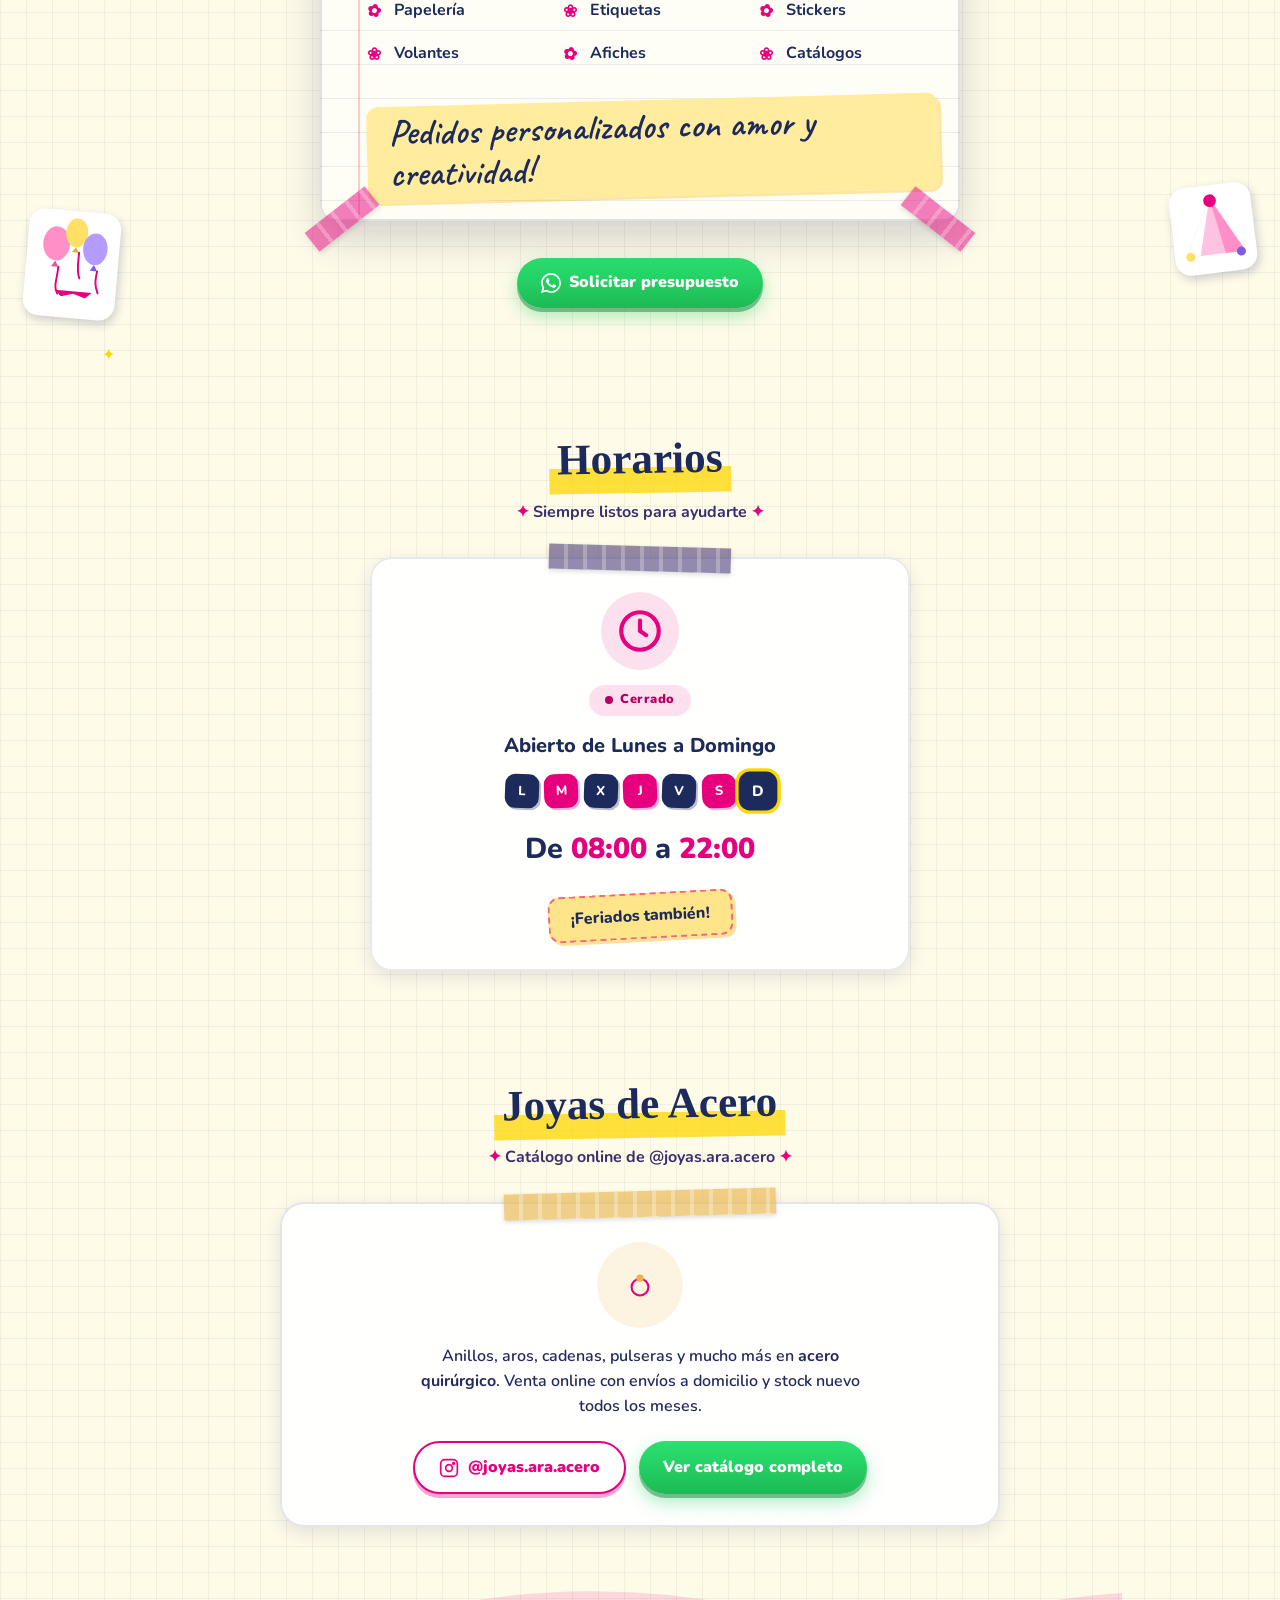
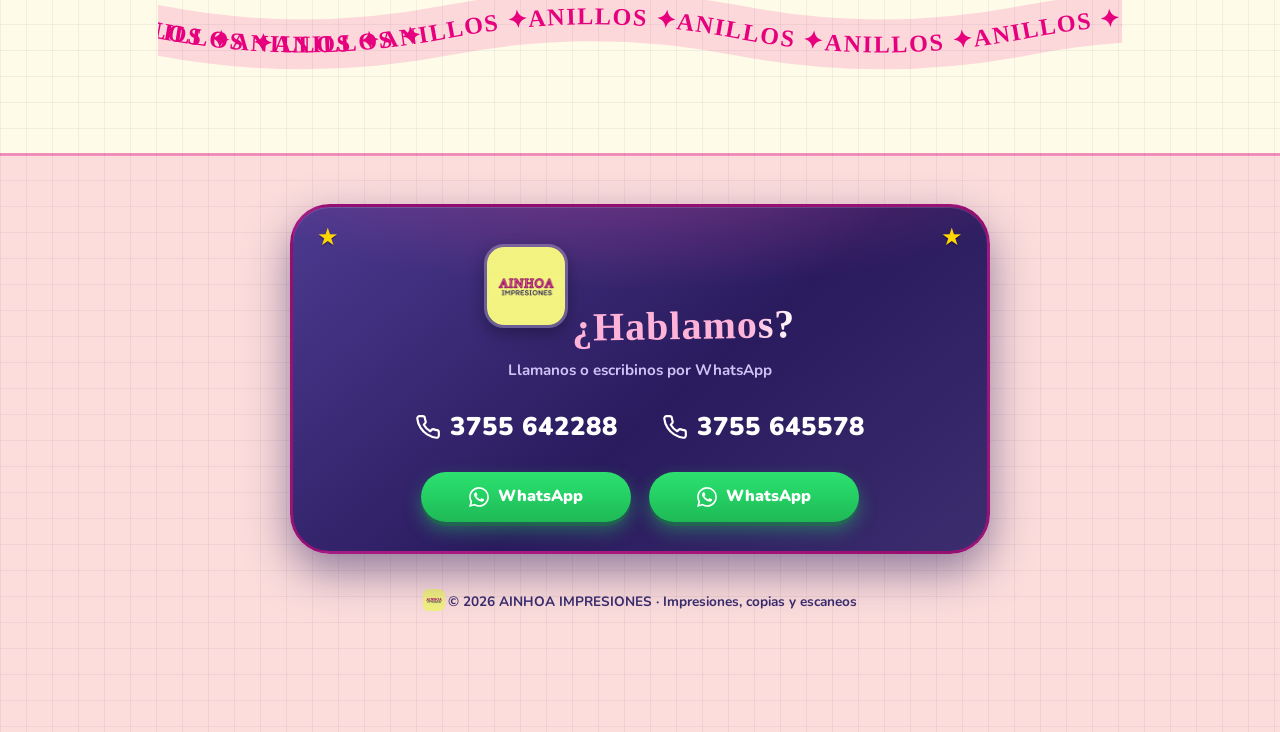
==== commit ab4269bf: "Animaciones de react-bits portadas a vanilla: ShinyText, TextLoop, Magnet, TiltedCard y SpotlightCar" ====
--- a/index.html
+++ b/index.html
@@ -16,6 +16,7 @@
   <link href="https://fonts.googleapis.com/css2?family=Permanent+Marker&family=Nunito:wght@400;600;700;800;900&family=Caveat:wght@600;700&display=swap" rel="stylesheet">
   <link rel="stylesheet" href="assets/css/base.css">
   <link rel="stylesheet" href="assets/css/main.css">
+  <link rel="stylesheet" href="assets/css/animations.css">
 </head>
 <body>
 
@@ -49,16 +50,16 @@
 
     <h1 class="marker">AINHOA<br><span class="mark">Impresiones</span></h1>
 
-    <p class="slogan">Todo para tus clases, trabajo y oficina.</p>
+    <p class="slogan rb-shiny rb-shiny--purple">Todo para tus clases, trabajo y oficina.</p>
 
     <span class="badge">✦ Impresiones · Copias · Escaneos ✦</span>
 
     <div class="hero-cta">
-      <a class="btn-cta btn-wa-cta" href="https://wa.me/543755642288?text=%C2%A1Hola%20AINHOA%20IMPRESIONES!%20Vengo%20de%20la%20web%20y%20quiero%20consultar." target="_blank" rel="noopener">
+      <a class="btn-cta btn-wa-cta magnet" href="https://wa.me/543755642288?text=%C2%A1Hola%20AINHOA%20IMPRESIONES!%20Vengo%20de%20la%20web%20y%20quiero%20consultar." target="_blank" rel="noopener">
         <svg viewBox="0 0 24 24" width="20" height="20" fill="currentColor" aria-hidden="true"><path d="M17.472 14.382c-.297-.149-1.758-.867-2.03-.967-.273-.099-.471-.148-.67.15-.197.297-.767.966-.94 1.164-.173.199-.347.223-.644.075-.297-.15-1.255-.463-2.39-1.475-.883-.788-1.48-1.761-1.653-2.059-.173-.297-.018-.458.13-.606.134-.133.298-.347.446-.52.149-.174.198-.298.298-.497.099-.198.05-.371-.025-.52-.075-.149-.669-1.612-.916-2.207-.242-.579-.487-.5-.669-.51-.173-.008-.371-.01-.57-.01-.198 0-.52.074-.792.372-.272.297-1.04 1.016-1.04 2.479 0 1.462 1.065 2.875 1.213 3.074.149.198 2.096 3.2 5.077 4.487.709.306 1.262.489 1.694.625.712.227 1.36.195 1.871.118.571-.085 1.758-.719 2.006-1.413.248-.694.248-1.289.173-1.413-.074-.124-.272-.198-.57-.347m-5.421 7.403h-.004a9.87 9.87 0 01-5.031-1.378l-.361-.214-3.741.982.998-3.648-.235-.374a9.86 9.86 0 01-1.51-5.26c.001-5.45 4.436-9.884 9.888-9.884 2.64 0 5.122 1.03 6.988 2.898a9.825 9.825 0 012.893 6.994c-.003 5.45-4.437 9.884-9.885 9.884m8.413-18.297A11.815 11.815 0 0012.05 0C5.495 0 .16 5.335.157 11.892c0 2.096.547 4.142 1.588 5.945L.057 24l6.305-1.654a11.882 11.882 0 005.683 1.448h.005c6.554 0 11.89-5.335 11.893-11.893a11.821 11.821 0 00-3.48-8.413z"/></svg>
         Consultar por WhatsApp
       </a>
-      <a class="btn-cta btn-tel-cta" href="tel:+543755642288">
+      <a class="btn-cta btn-tel-cta magnet" href="tel:+543755642288">
         <svg viewBox="0 0 24 24" width="20" height="20" fill="none" stroke="currentColor" stroke-width="2" stroke-linecap="round" stroke-linejoin="round" aria-hidden="true"><path d="M22 16.92v3a2 2 0 0 1-2.18 2 19.79 19.79 0 0 1-8.63-3.07 19.5 19.5 0 0 1-6-6 19.79 19.79 0 0 1-3.07-8.67A2 2 0 0 1 4.11 2h3a2 2 0 0 1 2 1.72c.127.96.361 1.903.7 2.81a2 2 0 0 1-.45 2.11L8.09 9.91a16 16 0 0 0 6 6l1.27-1.27a2 2 0 0 1 2.11-.45c.907.339 1.85.573 2.81.7A2 2 0 0 1 22 16.92z"/></svg>
         Llamar: 3755 642288
       </a>
@@ -293,6 +294,15 @@
             <a class="btn-cta btn-wa-cta" href="catalogo.html">Ver catálogo completo</a>
           </div>
         </div>
+
+        <div class="rb-textloop rb-band-joyas" data-speed="110" aria-hidden="true">
+          <svg class="rb-textloop-svg" viewBox="0 0 1200 170" preserveAspectRatio="xMidYMid meet">
+            <path id="rb-tl-path-land" class="rb-tl-path" d="M -360 85 Q -180 50 0 85 T 360 85 T 720 85 T 1080 85 T 1440 85 T 1800 85" fill="none" stroke-linecap="round" stroke-linejoin="round"/>
+            <text class="rb-tl-text" dominant-baseline="central"><textPath class="rb-tl-head" href="#rb-tl-path-land" xlink:href="#rb-tl-path-land"></textPath></text>
+            <text class="rb-tl-text" dominant-baseline="central"><textPath class="rb-tl-tail" href="#rb-tl-path-land" xlink:href="#rb-tl-path-land"></textPath></text>
+            <text class="rb-tl-measure" dominant-baseline="central"><textPath class="rb-tl-measure-path" href="#rb-tl-path-land" xlink:href="#rb-tl-path-land">ANILLOS ✦</textPath></text>
+          </svg>
+        </div>
       </div>
     </section>
 
@@ -306,7 +316,7 @@
         <span class="capsule-star capsule-star-right" aria-hidden="true">★</span>
 
         <img class="capsule-logo" src="assets/img/logo.jpg" alt="">
-        <h2 class="capsule-title">¿Hablamos?</h2>
+        <h2 class="capsule-title rb-shiny rb-shiny--pink">¿Hablamos?</h2>
         <p class="capsule-sub">Llamanos o escribinos por WhatsApp</p>
 
         <div class="capsule-phones">
@@ -321,11 +331,11 @@
         </div>
 
         <div class="capsule-actions">
-          <a class="btn-wa" href="https://wa.me/543755642288?text=%C2%A1Hola%20AINHOA%20IMPRESIONES!%20Vengo%20de%20la%20web%20y%20quiero%20consultar." target="_blank" rel="noopener">
+          <a class="btn-wa magnet" href="https://wa.me/543755642288?text=%C2%A1Hola%20AINHOA%20IMPRESIONES!%20Vengo%20de%20la%20web%20y%20quiero%20consultar." target="_blank" rel="noopener">
             <svg viewBox="0 0 24 24" width="20" height="20" fill="currentColor" aria-hidden="true"><path d="M17.472 14.382c-.297-.149-1.758-.867-2.03-.967-.273-.099-.471-.148-.67.15-.197.297-.767.966-.94 1.164-.173.199-.347.223-.644.075-.297-.15-1.255-.463-2.39-1.475-.883-.788-1.48-1.761-1.653-2.059-.173-.297-.018-.458.13-.606.134-.133.298-.347.446-.52.149-.174.198-.298.298-.497.099-.198.05-.371-.025-.52-.075-.149-.669-1.612-.916-2.207-.242-.579-.487-.5-.669-.51-.173-.008-.371-.01-.57-.01-.198 0-.52.074-.792.372-.272.297-1.04 1.016-1.04 2.479 0 1.462 1.065 2.875 1.213 3.074.149.198 2.096 3.2 5.077 4.487.709.306 1.262.489 1.694.625.712.227 1.36.195 1.871.118.571-.085 1.758-.719 2.006-1.413.248-.694.248-1.289.173-1.413-.074-.124-.272-.198-.57-.347m-5.421 7.403h-.004a9.87 9.87 0 01-5.031-1.378l-.361-.214-3.741.982.998-3.648-.235-.374a9.86 9.86 0 01-1.51-5.26c.001-5.45 4.436-9.884 9.888-9.884 2.64 0 5.122 1.03 6.988 2.898a9.825 9.825 0 012.893 6.994c-.003 5.45-4.437 9.884-9.885 9.884m8.413-18.297A11.815 11.815 0 0012.05 0C5.495 0 .16 5.335.157 11.892c0 2.096.547 4.142 1.588 5.945L.057 24l6.305-1.654a11.882 11.882 0 005.683 1.448h.005c6.554 0 11.89-5.335 11.893-11.893a11.821 11.821 0 00-3.48-8.413z"/></svg>
             WhatsApp
           </a>
-          <a class="btn-wa" href="https://wa.me/543755645578?text=%C2%A1Hola%20AINHOA%20IMPRESIONES!%20Vengo%20de%20la%20web%20y%20quiero%20consultar." target="_blank" rel="noopener">
+          <a class="btn-wa magnet" href="https://wa.me/543755645578?text=%C2%A1Hola%20AINHOA%20IMPRESIONES!%20Vengo%20de%20la%20web%20y%20quiero%20consultar." target="_blank" rel="noopener">
             <svg viewBox="0 0 24 24" width="20" height="20" fill="currentColor" aria-hidden="true"><path d="M17.472 14.382c-.297-.149-1.758-.867-2.03-.967-.273-.099-.471-.148-.67.15-.197.297-.767.966-.94 1.164-.173.199-.347.223-.644.075-.297-.15-1.255-.463-2.39-1.475-.883-.788-1.48-1.761-1.653-2.059-.173-.297-.018-.458.13-.606.134-.133.298-.347.446-.52.149-.174.198-.298.298-.497.099-.198.05-.371-.025-.52-.075-.149-.669-1.612-.916-2.207-.242-.579-.487-.5-.669-.51-.173-.008-.371-.01-.57-.01-.198 0-.52.074-.792.372-.272.297-1.04 1.016-1.04 2.479 0 1.462 1.065 2.875 1.213 3.074.149.198 2.096 3.2 5.077 4.487.709.306 1.262.489 1.694.625.712.227 1.36.195 1.871.118.571-.085 1.758-.719 2.006-1.413.248-.694.248-1.289.173-1.413-.074-.124-.272-.198-.57-.347m-5.421 7.403h-.004a9.87 9.87 0 01-5.031-1.378l-.361-.214-3.741.982.998-3.648-.235-.374a9.86 9.86 0 01-1.51-5.26c.001-5.45 4.436-9.884 9.888-9.884 2.64 0 5.122 1.03 6.988 2.898a9.825 9.825 0 012.893 6.994c-.003 5.45-4.437 9.884-9.885 9.884m8.413-18.297A11.815 11.815 0 0012.05 0C5.495 0 .16 5.335.157 11.892c0 2.096.547 4.142 1.588 5.945L.057 24l6.305-1.654a11.882 11.882 0 005.683 1.448h.005c6.554 0 11.89-5.335 11.893-11.893a11.821 11.821 0 00-3.48-8.413z"/></svg>
             WhatsApp
           </a>
@@ -344,6 +354,7 @@
   <button class="to-top" id="toTop" aria-label="Volver arriba">↑</button>
 
   <script src="assets/js/main.js"></script>
+  <script src="assets/js/animations.js"></script>
 
 </body>
 </html>
--- a/assets/css/animations.css
+++ b/assets/css/animations.css
@@ -0,0 +1,104 @@
+/* ==========================================================================
+   ANIMATIONS · Ports vanilla de react-bits (DavidHDev/react-bits)
+   ShinyText, SpotlightCard, Magnet, TiltedCard, TextLoop (onda SVG)
+   ========================================================================== */
+
+/* ---------- ShinyText (brillo metálico) ---------- */
+
+.rb-shiny {
+  display: inline-block;
+  --shiny-color: #1a1a1a;
+  --shiny-shine: #ffffff;
+  --shiny-spread: 120deg;
+  --shiny-duration: 3.4s;
+  background-image: linear-gradient(var(--shiny-spread),
+    var(--shiny-color) 0%, var(--shiny-color) 40%,
+    var(--shiny-shine) 50%,
+    var(--shiny-color) 60%, var(--shiny-color) 100%);
+  background-size: 200% auto;
+  -webkit-background-clip: text;
+  background-clip: text;
+  -webkit-text-fill-color: transparent;
+  animation: rb-shine var(--shiny-duration) linear infinite;
+}
+
+.rb-shiny--light { --shiny-color: #ffffff; --shiny-shine: #e8ebef; --shiny-spread: 100deg; }
+.rb-shiny--purple { --shiny-color: #3b2d6e; --shiny-shine: #e6007e; --shiny-spread: 120deg; }
+.rb-shiny--pink { --shiny-color: #ffb3d9; --shiny-shine: #ffffff; --shiny-spread: 100deg; --shiny-duration: 3.8s; }
+
+@keyframes rb-shine {
+  0% { background-position: 150% center; }
+  68% { background-position: -50% center; }
+  100% { background-position: -50% center; }
+}
+
+/* ---------- SpotlightCard (luz que sigue el cursor) ---------- */
+
+.rb-spot-host { position: relative; }
+
+.rb-spot {
+  position: absolute;
+  inset: 0;
+  z-index: 1;
+  border-radius: inherit;
+  pointer-events: none;
+  opacity: 0;
+  transition: opacity 0.45s ease;
+  background: radial-gradient(420px circle at var(--mouse-x, 50%) var(--mouse-y, 50%),
+    var(--spotlight-color, rgba(255, 255, 255, 0.4)), transparent 72%);
+}
+
+.rb-spot-host:hover .rb-spot,
+.rb-spot-host:focus-within .rb-spot { opacity: 1; }
+
+/* ---------- Magnet (botones que se atraen al cursor) ---------- */
+
+.magnet { will-change: transform; }
+
+/* ---------- TiltedCard (inclinación 3D) ---------- */
+
+.rb-tilt { will-change: transform; }
+
+/* ---------- TextLoop (cinta con texto sobre onda SVG) ---------- */
+
+.rb-textloop {
+  width: 100%;
+  max-width: 1080px;
+  margin: 0 auto;
+  overflow: hidden;
+}
+
+.rb-textloop-svg { display: block; width: 100%; height: auto; }
+
+.rb-textloop .rb-tl-text,
+.rb-textloop .rb-tl-measure {
+  font-family: 'Cinzel', Georgia, serif;
+  font-size: 26px;
+  font-weight: 600;
+  letter-spacing: 6px;
+  text-transform: uppercase;
+  pointer-events: none;
+}
+
+.rb-textloop .rb-tl-measure { fill: transparent; }
+
+.rb-band-cat { padding: 0.2rem 1rem 0; }
+.rb-band-cat .rb-tl-text { fill: var(--steel-400, #98a0aa); }
+.rb-band-cat .rb-tl-path { stroke: rgba(26, 26, 26, 0.1); stroke-width: 62; }
+
+.rb-band-joyas { margin-top: 2.2rem; }
+.rb-band-joyas .rb-tl-text,
+.rb-band-joyas .rb-tl-measure {
+  font-family: var(--font-marker), cursive;
+  font-size: 30px;
+  letter-spacing: 2px;
+  text-transform: none;
+}
+.rb-band-joyas .rb-tl-text { fill: var(--fuchsia, #e6007e); }
+.rb-band-joyas .rb-tl-path { stroke: rgba(230, 0, 126, 0.14); stroke-width: 62; }
+
+/* ---------- Reducir movimiento ---------- */
+
+@media (prefers-reduced-motion: reduce) {
+  .rb-shiny { animation: none; }
+}
